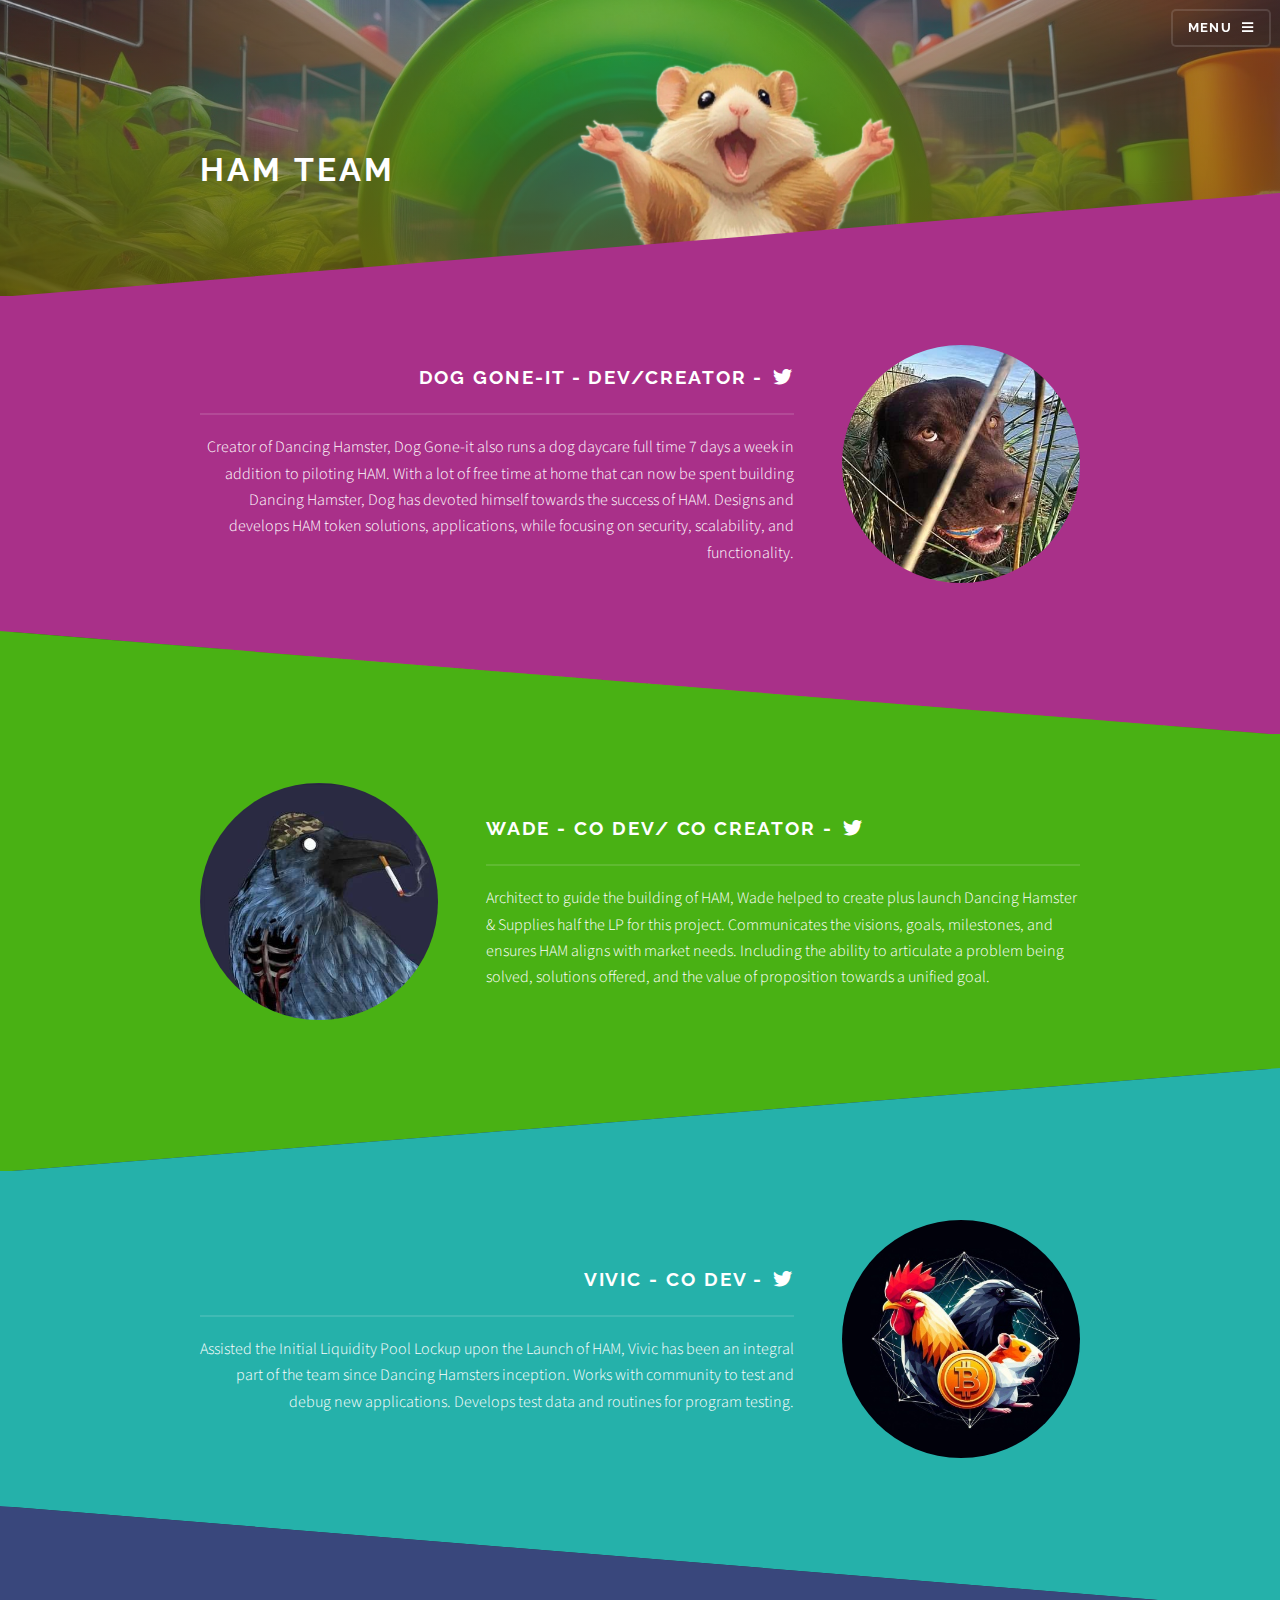
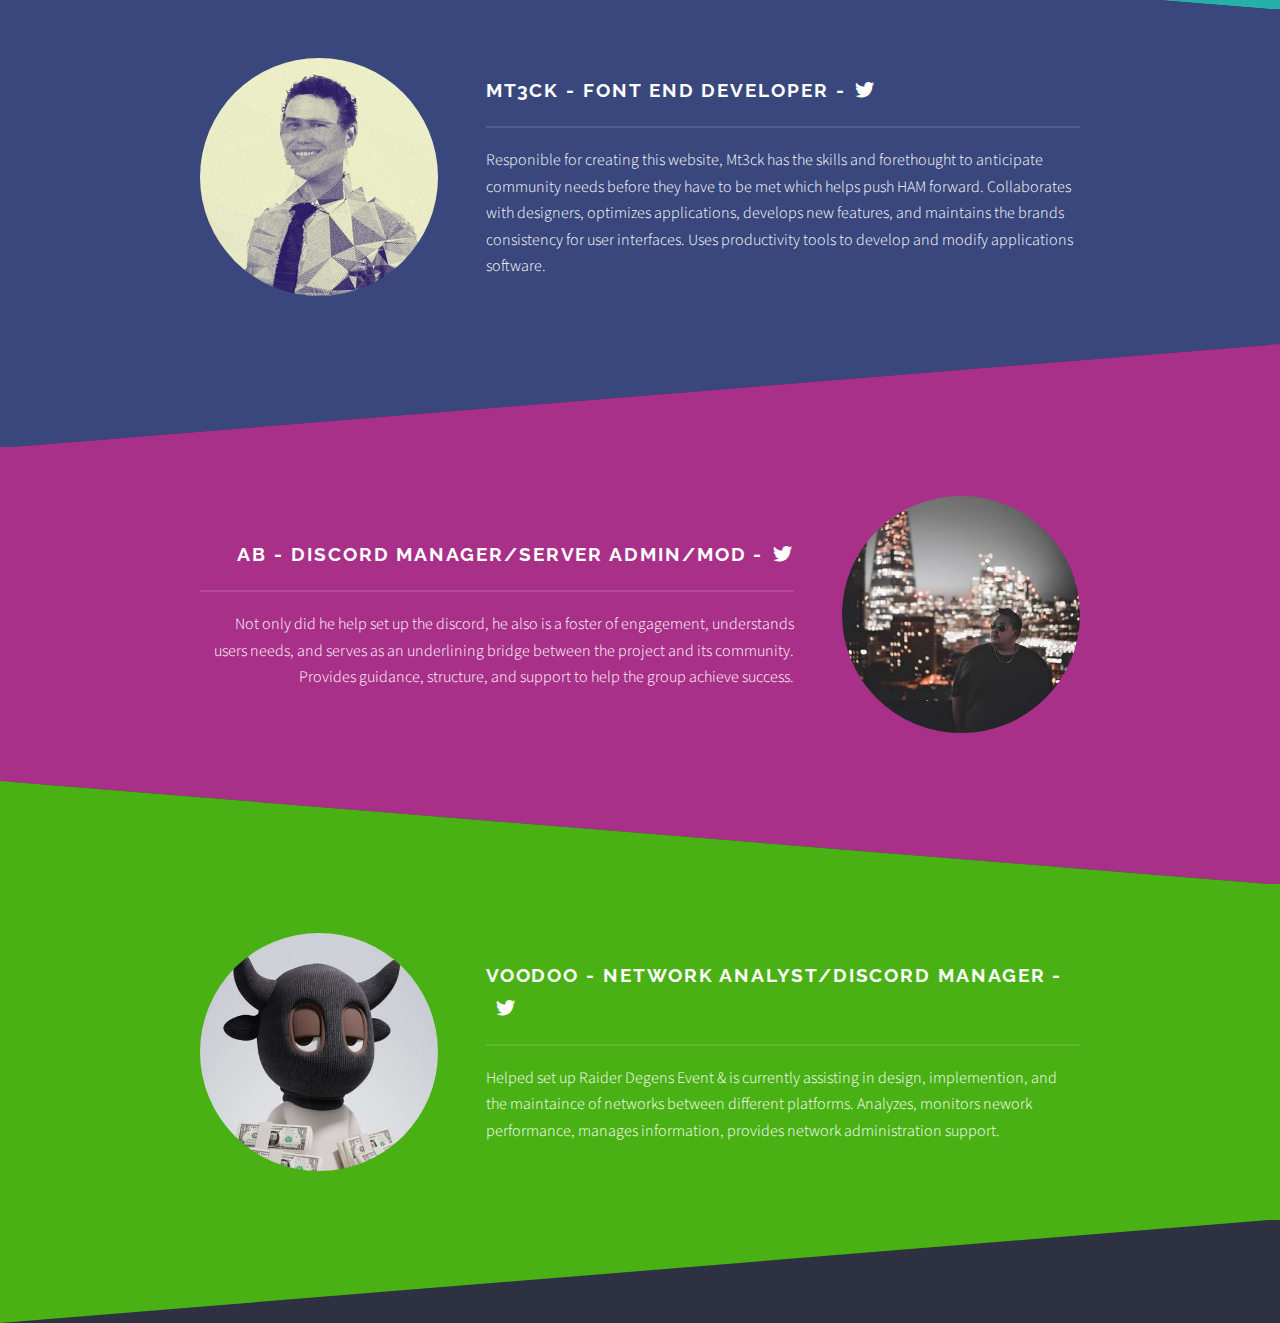
==== team.html @ e6e8db85 "team page update" ====
<!DOCTYPE HTML>
<!--
	Solid State by HTML5 UP
	html5up.net | @ajlkn
	Free for personal and commercial use under the CCA 3.0 license (html5up.net/license)
-->
<html>
	<head>
		<title>$HAM - THE DANCING HAMSTER</title>
		<meta charset="utf-8" />
		<meta name="viewport" content="width=device-width, initial-scale=1, user-scalable=no" />
		<link rel="stylesheet" href="assets/css/main.css" />
		<link rel="apple-touch-icon" sizes="180x180" href="/apple-touch-icon.png">
		<link rel="icon" type="image/png" sizes="32x32" href="images/favicon-32x32.png">
		<link rel="icon" type="image/png" sizes="16x16" href="images/favicon-16x16.png">
		<link rel="manifest" href="images/site.webmanifest">
		<noscript><link rel="stylesheet" href="assets/css/noscript.css" /></noscript>
	</head>
	<body class="is-preload">

		<!-- Page Wrapper -->
			<div id="page-wrapper">

				<!-- Header -->
				<header id="header" class="alt">

					<h1><img id="hammini" src="images/hamlogonew.png"><a href="index.html">$HAM</a></h1>
					<nav>
						<a href="#menu">Menu</a>
					</nav>
				</header>

				<!-- Menu -->
				<nav id="menu">
					<div class="inner">
						<h2>Menu</h2>
						<ul class="links">
							<li><a href="index.html">Home</a></li>
							<li><a href="team.html">Team</a></li>
							<li><a href="whitepaper.html">Whitepaper</a></li>
							<li><a target="_blank" href="https://wolfswap.app/?chainId=25&sellToken=0xEeeeeEeeeEeEeeEeEeEeeEEEeeeeEeeeeeeeEEeE&buyToken=0x961e0D25bEE754fba4Bf6CBA7f98fAF6355C1B45">Trade Wolfswap</a></li>
							<li><a target="_blank" href="https://vvs.finance/swap?outputCurrency=0x961e0D25bEE754fba4Bf6CBA7f98fAF6355C1B45">Trade VVS</a></li>
							<li><a target="_blank" href="https://kyberswap.com/swap/cronos/cro-to-ham">Trade Kyberswap</a></li>
							<li><a target="_blank" href="https://dexscreener.com/cronos/0xC3325254a4eFd25b25A3c2B3938FFDf5E20BCA29">Dexscreener</a></li>
							<li><a target="_blank" href="https://www.geckoterminal.com/cro/pools/0xc3325254a4efd25b25a3c2b3938ffdf5e20bca29">CoinGecko</a></li>
							<li><a target="_blank" href="https://x.com/dancinghamster_" >Twitter</a></li>
							<li><a target="_blank" href="https://discord.gg/9pwFaNFxpt">Discord</a></li>
							<li><a target="_blank" href="" >Telegram (Coming Soon)</a></li>
							<li><a target="_blank" href="" >HAM Store (Coming Soon)</a></li>
						</ul>
						<a href="#" class="close">Close</a>
					</div>
				</nav>

				<!-- Wrapper -->
					<section id="wrapper">
						<header>
							<div class="inner">
								<h2 class="noborder"  style="position: relative;z-index: 2;">HAM Team</h2>
								<img id="hamwhitepaper" src="images/hamnew.png" alt="" />
							</div>
						</header>

						<!-- Content -->
						<section id="wrapper">

							<!-- One -->
								<section id="one" class="wrapper spotlight style1">
									<div class="inner">
										<a href="#" class="image image-rounded"><img  src="images/dog.jpg" alt="" /></a>
										<div class="content">
											<h2 class="major">Dog Gone-it - Dev/Creator -<a target="_blank" href="https://x.com/JohnathDough?t=5qkHbf7yUaRkkE2YZlYU7A&s=09" style="margin-left:10px;" class="icon brands fa-twitter"></a></h2>
											<p>
												Creator of Dancing Hamster, Dog Gone-it also runs a dog daycare full time 7 days a week 
												in addition to piloting HAM. With a lot of free time at home that can now be spent 
												building Dancing Hamster, Dog has devoted himself towards the success of HAM. 
												Designs and develops HAM token solutions, applications, while focusing on security, 
												scalability, and functionality.
											</p>
										</div>
									</div>
								</section>
	
							<!-- Two -->
								<section id="two" class="wrapper alt spotlight style2">
									<div class="inner">
										<a href="#" class="image  image-rounded"><img id="ham3" src="images/wade.jpg" alt="" /></a>
										<div class="content">
											<h2 class="major">Wade - Co Dev/ Co Creator -<a target="_blank" href="https://x.com/Mad_ItsWade?t=5qkHbf7yUaRkkE2YZlYU7A&s=09" style="margin-left:10px;" class="icon brands fa-twitter"></a></h2>
											<p>
												Architect to guide the building of HAM, Wade helped to create plus launch Dancing Hamster & Supplies half the LP for this project.
Communicates the visions, goals, milestones, and ensures HAM aligns with market needs. Including the ability to articulate a problem being solved, solutions offered, and the value of proposition towards a unified goal.
											</p>
										</div>
									</div>
								</section>
	
							<!-- Three -->
								<section id="three" class="wrapper spotlight style3">
									<div class="inner">
										<a href="#" class="image  image-rounded"><img id="ham3" src="images/vivic.jpg" alt="" /></a>
										<div class="content">
											<h2 class="major">Vivic - Co Dev -<a target="_blank" href="https://x.com/v1v1c?t=5qkHbf7yUaRkkE2YZlYU7A&s=09" style="margin-left:10px;" class="icon brands fa-twitter"></a></h2>
											<p>
												Assisted the Initial Liquidity Pool Lockup upon the Launch of HAM, Vivic has been an integral part of the team since Dancing Hamsters inception.
Works with community to test and debug new applications. Develops test data and routines for program testing.
											</p>
										</div>
									</div>
								</section>
	
								<section id="four" class="wrapper alt spotlight style4">
									<div class="inner">
										<a href="#" class="image  image-rounded"><img id="ham3" src="images/mt3ck.jpg" alt="" /></a>
										<div class="content">
											<h2 class="major">Mt3ck - Font End Developer -<a target="_blank" href="https://x.com/mt3ck?t=5qkHbf7yUaRkkE2YZlYU7A&s=09" style="margin-left:10px;" class="icon brands fa-twitter"></a></h2>
											<p>
												Responible for creating this website, Mt3ck has the skills and forethought to anticipate community needs before they have to be met which helps push HAM forward.
												Collaborates with designers, optimizes applications, develops new features, and maintains the brands consistency for user interfaces. Uses productivity tools to develop and modify applications software.
											</p>
										</div>
									</div>
								</section>
							<!-- One -->
							<section id="one" class="wrapper spotlight style1">
								<div class="inner">
									<a href="#" class="image image-rounded"><img  src="images/ab.jpg" alt="" /></a>
									<div class="content">
										<h2 class="major">AB - Discord Manager/Server Admin/MOD -<a target="_blank" href="https://x.com/abantisocial?t=5qkHbf7yUaRkkE2YZlYU7A&s=09" style="margin-left:10px;" class="icon brands fa-twitter"></a></h2>
										<p>
											Not only did he help set up the discord,
he also is a foster of engagement, understands users needs, and serves as an underlining bridge between the project and its community. Provides guidance, structure, and support to help the group achieve success.
										</p>
									</div>
								</div>
							</section>

						<!-- Two -->
							<section id="two" class="wrapper alt spotlight style2">
								<div class="inner">
									<a href="#" class="image  image-rounded"><img id="ham3" src="images/voodoo.jpg" alt="" /></a>
									<div class="content">
										<h2 class="major">VooDoo - Network Analyst/Discord Manager -<a target="_blank" href="https://x.com/JustJerrysb?t=5qkHbf7yUaRkkE2YZlYU7A&s=09" style="margin-left:10px;" class="icon brands fa-twitter"></a></h2>
										<p>
											Helped set up Raider Degens Event & is currently
assisting in design, implemention, and the maintaince of networks between different platforms. Analyzes, monitors nework performance, manages information, provides network administration support.
										</p>
									</div>
								</div>
							</section>
	
						</section>
	

					</section>


			</div>

		<!-- Scripts -->
			<script src="assets/js/jquery.min.js"></script>
			<script src="assets/js/jquery.scrollex.min.js"></script>
			<script src="assets/js/browser.min.js"></script>
			<script src="assets/js/breakpoints.min.js"></script>
			<script src="assets/js/util.js"></script>
			<script src="assets/js/main.js"></script>

	</body>
</html>
---- assets/css/main.css ----
@import url(fontawesome-all.min.css);
@import url("https://fonts.googleapis.com/css?family=Raleway:200,700|Source+Sans+Pro:300,600,300italic,600italic");

/*
	Solid State by HTML5 UP
	html5up.net | @ajlkn
	Free for personal and commercial use under the CCA 3.0 license (html5up.net/license)
*/

html, body, div, span, applet, object,
iframe, h1, h2, h3, h4, h5, h6, p, blockquote,
pre, a, abbr, acronym, address, big, cite,
code, del, dfn, em, img, ins, kbd, q, s, samp,
small, strike, strong, sub, sup, tt, var, b,
u, i, center, dl, dt, dd, ol, ul, li, fieldset,
form, label, legend, table, caption, tbody,
tfoot, thead, tr, th, td, article, aside,
canvas, details, embed, figure, figcaption,
footer, header, hgroup, menu, nav, output, ruby,
section, summary, time, mark, audio, video {
	margin: 0;
	padding: 0;
	border: 0;
	font-size: 100%;
	font: inherit;
	vertical-align: baseline;}

article, aside, details, figcaption, figure,
footer, header, hgroup, menu, nav, section {
	display: block;}

body {
	line-height: 1;
}

ol, ul {
	list-style: none;
}

blockquote, q {
	quotes: none;
}

	blockquote:before, blockquote:after, q:before, q:after {
		content: '';
		content: none;
	}

table {
	border-collapse: collapse;
	border-spacing: 0;
}

body {
	-webkit-text-size-adjust: none;
}

mark {
	background-color: transparent;
	color: inherit;
}

input::-moz-focus-inner {
	border: 0;
	padding: 0;
}

input, select, textarea {
	-moz-appearance: none;
	-webkit-appearance: none;
	-ms-appearance: none;
	appearance: none;
}

/* Basic */

	@-ms-viewport {
		width: device-width;
	}

	body {
		-ms-overflow-style: scrollbar;
	}

	@media screen and (max-width: 480px) {

		html, body {
			min-width: 320px;
		}

	}

	html {
		box-sizing: border-box;
	}

	*, *:before, *:after {
		box-sizing: inherit;
	}

	body {
		background-color: #2e3141;
		background-image: linear-gradient(to top, rgb(110 81 11 / 70%), rgba(46, 49, 65, 0.3)), url(../../images/bg.png);
		background-size: auto,
 cover;
		background-attachment: fixed,
 fixed;
		background-position: center,
 center;
	}

		body.is-preload *, body.is-preload *:before, body.is-preload *:after {
			-moz-animation: none !important;
			-webkit-animation: none !important;
			-ms-animation: none !important;
			animation: none !important;
			-moz-transition: none !important;
			-webkit-transition: none !important;
			-ms-transition: none !important;
			transition: none !important;
		}

/* Type */

	body, input, select, textarea {
		color: #ffffff;
		font-family: "Source Sans Pro", Helvetica, sans-serif;
		font-size: 16.5pt;
		font-weight: 300;
		line-height: 1.65;
	}

		@media screen and (max-width: 1680px) {

			body, input, select, textarea {
				font-size: 13pt;
			}

		}

		@media screen and (max-width: 1280px) {

			body, input, select, textarea {
				font-size: 12pt;
			}

		}

		@media screen and (max-width: 980px) {

			body, input, select, textarea {
				font-size: 12pt;
			}

		}

		@media screen and (max-width: 736px) {

			body, input, select, textarea {
				font-size: 12pt;
			}

		}

		@media screen and (max-width: 480px) {

			body, input, select, textarea {
				font-size: 12pt;
			}

		}

	a {
		-moz-transition: color 0.2s ease-in-out, border-bottom-color 0.2s ease-in-out;
		-webkit-transition: color 0.2s ease-in-out, border-bottom-color 0.2s ease-in-out;
		-ms-transition: color 0.2s ease-in-out, border-bottom-color 0.2s ease-in-out;
		transition: color 0.2s ease-in-out, border-bottom-color 0.2s ease-in-out;
		border-bottom: dotted 1px rgba(255, 255, 255, 0.35);
		color: #ffffff;
		text-decoration: none;
	}

		a:hover {
			border-bottom-color: transparent;
			color: #ffffff !important;
		}

		a.special:not(.button) {
			text-decoration: none;
			border-bottom: 0;
			display: block;
			font-family: Raleway, Helvetica, sans-serif;
			font-size: 0.8em;
			font-weight: 700;
			letter-spacing: 0.1em;
			margin: 0 0 2em 0;
			text-transform: uppercase;
		}

			a.special:not(.button):before {
				-moz-osx-font-smoothing: grayscale;
				-webkit-font-smoothing: antialiased;
				display: inline-block;
				font-style: normal;
				font-variant: normal;
				text-rendering: auto;
				line-height: 1;
				text-transform: none !important;
				font-family: 'Font Awesome 5 Free';
				font-weight: 900;
			}

			a.special:not(.button):before {
				-moz-transition: background-color 0.2s ease-in-out;
				-webkit-transition: background-color 0.2s ease-in-out;
				-ms-transition: background-color 0.2s ease-in-out;
				transition: background-color 0.2s ease-in-out;
				border-radius: 100%;
				border: solid 2px rgba(255, 255, 255, 0.125);
				content: '\f105';
				display: inline-block;
				font-size: 1.25em;
				height: 2em;
				line-height: 1.75em;
				margin-right: 0.85em;
				text-align: center;
				text-indent: 0.15em;
				vertical-align: middle;
				width: 2em;
			}

			a.special:not(.button):hover:before {
				background-color: rgba(255, 255, 255, 0.025);
			}

			a.special:not(.button):active:before {
				background-color: rgba(255, 255, 255, 0.075);
			}

	strong, b {
		color: #ffffff;
		font-weight: 600;
	}

	em, i {
		font-style: italic;
	}

	p {
		margin: 0 0 2em 0;
	}

	h1, h2, h3, h4, h5, h6 {
		color: #ffffff;
		font-family: Raleway, Helvetica, sans-serif;
		font-weight: 700;
		letter-spacing: 0.1em;
		margin: 0 0 1em 0;
		text-transform: uppercase;
	}

		h1 a, h2 a, h3 a, h4 a, h5 a, h6 a {
			color: inherit;
			text-decoration: none;
			border-bottom: 0;
		}

		h1 span, h2 span, h3 span, h4 span, h5 span, h6 span {
			font-weight: 200;
		}

		h1.major, h2.major, h3.major, h4.major, h5.major, h6.major {
			padding-bottom: 1em;
			border-bottom: solid 2px rgba(255, 255, 255, 0.125);
		}

	h2 {
		font-size: 1.2em;
	}

	h3 {
		font-size: 0.9em;
	}

	h4 {
		font-size: 0.7em;
	}

	h5 {
		font-size: 0.7em;
	}

	h6 {
		font-size: 0.7em;
	}

	@media screen and (max-width: 736px) {

		h2 {
			font-size: 1em;
		}

		h3 {
			font-size: 0.8em;
		}

	}

	sub {
		font-size: 0.8em;
		position: relative;
		top: 0.5em;
	}

	sup {
		font-size: 0.8em;
		position: relative;
		top: -0.5em;
	}

	blockquote {
		border-left: solid 4px rgba(255, 255, 255, 0.125);
		font-style: italic;
		margin: 0 0 2em 0;
		padding: 0.5em 0 0.5em 2em;
	}

	code {
		background: rgba(255, 255, 255, 0.025);
		border-radius: 5px;
		border: solid 2px rgba(255, 255, 255, 0.125);
		font-family: "Courier New", monospace;
		font-size: 0.9em;
		margin: 0 0.25em;
		padding: 0.25em 0.65em;
	}

	pre {
		-webkit-overflow-scrolling: touch;
		font-family: "Courier New", monospace;
		font-size: 0.9em;
		margin: 0 0 2em 0;
	}

		pre code {
			display: block;
			line-height: 1.75em;
			padding: 1em 1.5em;
			overflow-x: auto;
		}

	hr {
		border: 0;
		border-bottom: solid 2px rgba(255, 255, 255, 0.125);
		margin: 2.5em 0;
	}

		hr.major {
			margin: 4em 0;
		}

	.align-left {
		text-align: left;
	}

	.align-center {
		text-align: center;
	}

	.align-right {
		text-align: right;
	}

/* Row */

	.row {
		display: flex;
		flex-wrap: wrap;
		box-sizing: border-box;
		align-items: stretch;
	}

		.row > * {
			box-sizing: border-box;
		}

		.row.gtr-uniform > * > :last-child {
			margin-bottom: 0;
		}

		.row.aln-left {
			justify-content: flex-start;
		}

		.row.aln-center {
			justify-content: center;
		}

		.row.aln-right {
			justify-content: flex-end;
		}

		.row.aln-top {
			align-items: flex-start;
		}

		.row.aln-middle {
			align-items: center;
		}

		.row.aln-bottom {
			align-items: flex-end;
		}

		.row > .imp {
			order: -1;
		}

		.row > .col-1 {
			width: 8.33333%;
		}

		.row > .off-1 {
			margin-left: 8.33333%;
		}

		.row > .col-2 {
			width: 16.66667%;
		}

		.row > .off-2 {
			margin-left: 16.66667%;
		}

		.row > .col-3 {
			width: 25%;
		}

		.row > .off-3 {
			margin-left: 25%;
		}

		.row > .col-4 {
			width: 33.33333%;
		}

		.row > .off-4 {
			margin-left: 33.33333%;
		}

		.row > .col-5 {
			width: 41.66667%;
		}

		.row > .off-5 {
			margin-left: 41.66667%;
		}

		.row > .col-6 {
			width: 50%;
		}

		.row > .off-6 {
			margin-left: 50%;
		}

		.row > .col-7 {
			width: 58.33333%;
		}

		.row > .off-7 {
			margin-left: 58.33333%;
		}

		.row > .col-8 {
			width: 66.66667%;
		}

		.row > .off-8 {
			margin-left: 66.66667%;
		}

		.row > .col-9 {
			width: 75%;
		}

		.row > .off-9 {
			margin-left: 75%;
		}

		.row > .col-10 {
			width: 83.33333%;
		}

		.row > .off-10 {
			margin-left: 83.33333%;
		}

		.row > .col-11 {
			width: 91.66667%;
		}

		.row > .off-11 {
			margin-left: 91.66667%;
		}

		.row > .col-12 {
			width: 100%;
		}

		.row > .off-12 {
			margin-left: 100%;
		}

		.row.gtr-0 {
			margin-top: 0;
			margin-left: 0em;
		}

			.row.gtr-0 > * {
				padding: 0 0 0 0em;
			}

			.row.gtr-0.gtr-uniform {
				margin-top: 0em;
			}

				.row.gtr-0.gtr-uniform > * {
					padding-top: 0em;
				}

		.row.gtr-25 {
			margin-top: 0;
			margin-left: -0.4375em;
		}

			.row.gtr-25 > * {
				padding: 0 0 0 0.4375em;
			}

			.row.gtr-25.gtr-uniform {
				margin-top: -0.4375em;
			}

				.row.gtr-25.gtr-uniform > * {
					padding-top: 0.4375em;
				}

		.row.gtr-50 {
			margin-top: 0;
			margin-left: -0.875em;
		}

			.row.gtr-50 > * {
				padding: 0 0 0 0.875em;
			}

			.row.gtr-50.gtr-uniform {
				margin-top: -0.875em;
			}

				.row.gtr-50.gtr-uniform > * {
					padding-top: 0.875em;
				}

		.row {
			margin-top: 0;
			margin-left: -1.75em;
		}

			.row > * {
				padding: 0 0 0 1.75em;
			}

			.row.gtr-uniform {
				margin-top: -1.75em;
			}

				.row.gtr-uniform > * {
					padding-top: 1.75em;
				}

		.row.gtr-150 {
			margin-top: 0;
			margin-left: -2.625em;
		}

			.row.gtr-150 > * {
				padding: 0 0 0 2.625em;
			}

			.row.gtr-150.gtr-uniform {
				margin-top: -2.625em;
			}

				.row.gtr-150.gtr-uniform > * {
					padding-top: 2.625em;
				}

		.row.gtr-200 {
			margin-top: 0;
			margin-left: -3.5em;
		}

			.row.gtr-200 > * {
				padding: 0 0 0 3.5em;
			}

			.row.gtr-200.gtr-uniform {
				margin-top: -3.5em;
			}

				.row.gtr-200.gtr-uniform > * {
					padding-top: 3.5em;
				}

		@media screen and (max-width: 1680px) {

			.row {
				display: flex;
				flex-wrap: wrap;
				box-sizing: border-box;
				align-items: stretch;
			}

				.row > * {
					box-sizing: border-box;
				}

				.row.gtr-uniform > * > :last-child {
					margin-bottom: 0;
				}

				.row.aln-left {
					justify-content: flex-start;
				}

				.row.aln-center {
					justify-content: center;
				}

				.row.aln-right {
					justify-content: flex-end;
				}

				.row.aln-top {
					align-items: flex-start;
				}

				.row.aln-middle {
					align-items: center;
				}

				.row.aln-bottom {
					align-items: flex-end;
				}

				.row > .imp-xlarge {
					order: -1;
				}

				.row > .col-1-xlarge {
					width: 8.33333%;
				}

				.row > .off-1-xlarge {
					margin-left: 8.33333%;
				}

				.row > .col-2-xlarge {
					width: 16.66667%;
				}

				.row > .off-2-xlarge {
					margin-left: 16.66667%;
				}

				.row > .col-3-xlarge {
					width: 25%;
				}

				.row > .off-3-xlarge {
					margin-left: 25%;
				}

				.row > .col-4-xlarge {
					width: 33.33333%;
				}

				.row > .off-4-xlarge {
					margin-left: 33.33333%;
				}

				.row > .col-5-xlarge {
					width: 41.66667%;
				}

				.row > .off-5-xlarge {
					margin-left: 41.66667%;
				}

				.row > .col-6-xlarge {
					width: 50%;
				}

				.row > .off-6-xlarge {
					margin-left: 50%;
				}

				.row > .col-7-xlarge {
					width: 58.33333%;
				}

				.row > .off-7-xlarge {
					margin-left: 58.33333%;
				}

				.row > .col-8-xlarge {
					width: 66.66667%;
				}

				.row > .off-8-xlarge {
					margin-left: 66.66667%;
				}

				.row > .col-9-xlarge {
					width: 75%;
				}

				.row > .off-9-xlarge {
					margin-left: 75%;
				}

				.row > .col-10-xlarge {
					width: 83.33333%;
				}

				.row > .off-10-xlarge {
					margin-left: 83.33333%;
				}

				.row > .col-11-xlarge {
					width: 91.66667%;
				}

				.row > .off-11-xlarge {
					margin-left: 91.66667%;
				}

				.row > .col-12-xlarge {
					width: 100%;
				}

				.row > .off-12-xlarge {
					margin-left: 100%;
				}

				.row.gtr-0 {
					margin-top: 0;
					margin-left: 0em;
				}

					.row.gtr-0 > * {
						padding: 0 0 0 0em;
					}

					.row.gtr-0.gtr-uniform {
						margin-top: 0em;
					}

						.row.gtr-0.gtr-uniform > * {
							padding-top: 0em;
						}

				.row.gtr-25 {
					margin-top: 0;
					margin-left: -0.4375em;
				}

					.row.gtr-25 > * {
						padding: 0 0 0 0.4375em;
					}

					.row.gtr-25.gtr-uniform {
						margin-top: -0.4375em;
					}

						.row.gtr-25.gtr-uniform > * {
							padding-top: 0.4375em;
						}

				.row.gtr-50 {
					margin-top: 0;
					margin-left: -0.875em;
				}

					.row.gtr-50 > * {
						padding: 0 0 0 0.875em;
					}

					.row.gtr-50.gtr-uniform {
						margin-top: -0.875em;
					}

						.row.gtr-50.gtr-uniform > * {
							padding-top: 0.875em;
						}

				.row {
					margin-top: 0;
					margin-left: -1.75em;
				}

					.row > * {
						padding: 0 0 0 1.75em;
					}

					.row.gtr-uniform {
						margin-top: -1.75em;
					}

						.row.gtr-uniform > * {
							padding-top: 1.75em;
						}

				.row.gtr-150 {
					margin-top: 0;
					margin-left: -2.625em;
				}

					.row.gtr-150 > * {
						padding: 0 0 0 2.625em;
					}

					.row.gtr-150.gtr-uniform {
						margin-top: -2.625em;
					}

						.row.gtr-150.gtr-uniform > * {
							padding-top: 2.625em;
						}

				.row.gtr-200 {
					margin-top: 0;
					margin-left: -3.5em;
				}

					.row.gtr-200 > * {
						padding: 0 0 0 3.5em;
					}

					.row.gtr-200.gtr-uniform {
						margin-top: -3.5em;
					}

						.row.gtr-200.gtr-uniform > * {
							padding-top: 3.5em;
						}

		}

		@media screen and (max-width: 1280px) {

			.row {
				display: flex;
				flex-wrap: wrap;
				box-sizing: border-box;
				align-items: stretch;
			}

				.row > * {
					box-sizing: border-box;
				}

				.row.gtr-uniform > * > :last-child {
					margin-bottom: 0;
				}

				.row.aln-left {
					justify-content: flex-start;
				}

				.row.aln-center {
					justify-content: center;
				}

				.row.aln-right {
					justify-content: flex-end;
				}

				.row.aln-top {
					align-items: flex-start;
				}

				.row.aln-middle {
					align-items: center;
				}

				.row.aln-bottom {
					align-items: flex-end;
				}

				.row > .imp-large {
					order: -1;
				}

				.row > .col-1-large {
					width: 8.33333%;
				}

				.row > .off-1-large {
					margin-left: 8.33333%;
				}

				.row > .col-2-large {
					width: 16.66667%;
				}

				.row > .off-2-large {
					margin-left: 16.66667%;
				}

				.row > .col-3-large {
					width: 25%;
				}

				.row > .off-3-large {
					margin-left: 25%;
				}

				.row > .col-4-large {
					width: 33.33333%;
				}

				.row > .off-4-large {
					margin-left: 33.33333%;
				}

				.row > .col-5-large {
					width: 41.66667%;
				}

				.row > .off-5-large {
					margin-left: 41.66667%;
				}

				.row > .col-6-large {
					width: 50%;
				}

				.row > .off-6-large {
					margin-left: 50%;
				}

				.row > .col-7-large {
					width: 58.33333%;
				}

				.row > .off-7-large {
					margin-left: 58.33333%;
				}

				.row > .col-8-large {
					width: 66.66667%;
				}

				.row > .off-8-large {
					margin-left: 66.66667%;
				}

				.row > .col-9-large {
					width: 75%;
				}

				.row > .off-9-large {
					margin-left: 75%;
				}

				.row > .col-10-large {
					width: 83.33333%;
				}

				.row > .off-10-large {
					margin-left: 83.33333%;
				}

				.row > .col-11-large {
					width: 91.66667%;
				}

				.row > .off-11-large {
					margin-left: 91.66667%;
				}

				.row > .col-12-large {
					width: 100%;
				}

				.row > .off-12-large {
					margin-left: 100%;
				}

				.row.gtr-0 {
					margin-top: 0;
					margin-left: 0em;
				}

					.row.gtr-0 > * {
						padding: 0 0 0 0em;
					}

					.row.gtr-0.gtr-uniform {
						margin-top: 0em;
					}

						.row.gtr-0.gtr-uniform > * {
							padding-top: 0em;
						}

				.row.gtr-25 {
					margin-top: 0;
					margin-left: -0.4375em;
				}

					.row.gtr-25 > * {
						padding: 0 0 0 0.4375em;
					}

					.row.gtr-25.gtr-uniform {
						margin-top: -0.4375em;
					}

						.row.gtr-25.gtr-uniform > * {
							padding-top: 0.4375em;
						}

				.row.gtr-50 {
					margin-top: 0;
					margin-left: -0.875em;
				}

					.row.gtr-50 > * {
						padding: 0 0 0 0.875em;
					}

					.row.gtr-50.gtr-uniform {
						margin-top: -0.875em;
					}

						.row.gtr-50.gtr-uniform > * {
							padding-top: 0.875em;
						}

				.row {
					margin-top: 0;
					margin-left: -1.75em;
				}

					.row > * {
						padding: 0 0 0 1.75em;
					}

					.row.gtr-uniform {
						margin-top: -1.75em;
					}

						.row.gtr-uniform > * {
							padding-top: 1.75em;
						}

				.row.gtr-150 {
					margin-top: 0;
					margin-left: -2.625em;
				}

					.row.gtr-150 > * {
						padding: 0 0 0 2.625em;
					}

					.row.gtr-150.gtr-uniform {
						margin-top: -2.625em;
					}

						.row.gtr-150.gtr-uniform > * {
							padding-top: 2.625em;
						}

				.row.gtr-200 {
					margin-top: 0;
					margin-left: -3.5em;
				}

					.row.gtr-200 > * {
						padding: 0 0 0 3.5em;
					}

					.row.gtr-200.gtr-uniform {
						margin-top: -3.5em;
					}

						.row.gtr-200.gtr-uniform > * {
							padding-top: 3.5em;
						}

		}

		@media screen and (max-width: 980px) {

			.row {
				display: flex;
				flex-wrap: wrap;
				box-sizing: border-box;
				align-items: stretch;
			}

				.row > * {
					box-sizing: border-box;
				}

				.row.gtr-uniform > * > :last-child {
					margin-bottom: 0;
				}

				.row.aln-left {
					justify-content: flex-start;
				}

				.row.aln-center {
					justify-content: center;
				}

				.row.aln-right {
					justify-content: flex-end;
				}

				.row.aln-top {
					align-items: flex-start;
				}

				.row.aln-middle {
					align-items: center;
				}

				.row.aln-bottom {
					align-items: flex-end;
				}

				.row > .imp-medium {
					order: -1;
				}

				.row > .col-1-medium {
					width: 8.33333%;
				}

				.row > .off-1-medium {
					margin-left: 8.33333%;
				}

				.row > .col-2-medium {
					width: 16.66667%;
				}

				.row > .off-2-medium {
					margin-left: 16.66667%;
				}

				.row > .col-3-medium {
					width: 25%;
				}

				.row > .off-3-medium {
					margin-left: 25%;
				}

				.row > .col-4-medium {
					width: 33.33333%;
				}

				.row > .off-4-medium {
					margin-left: 33.33333%;
				}

				.row > .col-5-medium {
					width: 41.66667%;
				}

				.row > .off-5-medium {
					margin-left: 41.66667%;
				}

				.row > .col-6-medium {
					width: 50%;
				}

				.row > .off-6-medium {
					margin-left: 50%;
				}

				.row > .col-7-medium {
					width: 58.33333%;
				}

				.row > .off-7-medium {
					margin-left: 58.33333%;
				}

				.row > .col-8-medium {
					width: 66.66667%;
				}

				.row > .off-8-medium {
					margin-left: 66.66667%;
				}

				.row > .col-9-medium {
					width: 75%;
				}

				.row > .off-9-medium {
					margin-left: 75%;
				}

				.row > .col-10-medium {
					width: 83.33333%;
				}

				.row > .off-10-medium {
					margin-left: 83.33333%;
				}

				.row > .col-11-medium {
					width: 91.66667%;
				}

				.row > .off-11-medium {
					margin-left: 91.66667%;
				}

				.row > .col-12-medium {
					width: 100%;
				}

				.row > .off-12-medium {
					margin-left: 100%;
				}

				.row.gtr-0 {
					margin-top: 0;
					margin-left: 0em;
				}

					.row.gtr-0 > * {
						padding: 0 0 0 0em;
					}

					.row.gtr-0.gtr-uniform {
						margin-top: 0em;
					}

						.row.gtr-0.gtr-uniform > * {
							padding-top: 0em;
						}

				.row.gtr-25 {
					margin-top: 0;
					margin-left: -0.4375em;
				}

					.row.gtr-25 > * {
						padding: 0 0 0 0.4375em;
					}

					.row.gtr-25.gtr-uniform {
						margin-top: -0.4375em;
					}

						.row.gtr-25.gtr-uniform > * {
							padding-top: 0.4375em;
						}

				.row.gtr-50 {
					margin-top: 0;
					margin-left: -0.875em;
				}

					.row.gtr-50 > * {
						padding: 0 0 0 0.875em;
					}

					.row.gtr-50.gtr-uniform {
						margin-top: -0.875em;
					}

						.row.gtr-50.gtr-uniform > * {
							padding-top: 0.875em;
						}

				.row {
					margin-top: 0;
					margin-left: -1.75em;
				}

					.row > * {
						padding: 0 0 0 1.75em;
					}

					.row.gtr-uniform {
						margin-top: -1.75em;
					}

						.row.gtr-uniform > * {
							padding-top: 1.75em;
						}

				.row.gtr-150 {
					margin-top: 0;
					margin-left: -2.625em;
				}

					.row.gtr-150 > * {
						padding: 0 0 0 2.625em;
					}

					.row.gtr-150.gtr-uniform {
						margin-top: -2.625em;
					}

						.row.gtr-150.gtr-uniform > * {
							padding-top: 2.625em;
						}

				.row.gtr-200 {
					margin-top: 0;
					margin-left: -3.5em;
				}

					.row.gtr-200 > * {
						padding: 0 0 0 3.5em;
					}

					.row.gtr-200.gtr-uniform {
						margin-top: -3.5em;
					}

						.row.gtr-200.gtr-uniform > * {
							padding-top: 3.5em;
						}

		}

		@media screen and (max-width: 736px) {

			.row {
				display: flex;
				flex-wrap: wrap;
				box-sizing: border-box;
				align-items: stretch;
			}

				.row > * {
					box-sizing: border-box;
				}

				.row.gtr-uniform > * > :last-child {
					margin-bottom: 0;
				}

				.row.aln-left {
					justify-content: flex-start;
				}

				.row.aln-center {
					justify-content: center;
				}

				.row.aln-right {
					justify-content: flex-end;
				}

				.row.aln-top {
					align-items: flex-start;
				}

				.row.aln-middle {
					align-items: center;
				}

				.row.aln-bottom {
					align-items: flex-end;
				}

				.row > .imp-small {
					order: -1;
				}

				.row > .col-1-small {
					width: 8.33333%;
				}

				.row > .off-1-small {
					margin-left: 8.33333%;
				}

				.row > .col-2-small {
					width: 16.66667%;
				}

				.row > .off-2-small {
					margin-left: 16.66667%;
				}

				.row > .col-3-small {
					width: 25%;
				}

				.row > .off-3-small {
					margin-left: 25%;
				}

				.row > .col-4-small {
					width: 33.33333%;
				}

				.row > .off-4-small {
					margin-left: 33.33333%;
				}

				.row > .col-5-small {
					width: 41.66667%;
				}

				.row > .off-5-small {
					margin-left: 41.66667%;
				}

				.row > .col-6-small {
					width: 50%;
				}

				.row > .off-6-small {
					margin-left: 50%;
				}

				.row > .col-7-small {
					width: 58.33333%;
				}

				.row > .off-7-small {
					margin-left: 58.33333%;
				}

				.row > .col-8-small {
					width: 66.66667%;
				}

				.row > .off-8-small {
					margin-left: 66.66667%;
				}

				.row > .col-9-small {
					width: 75%;
				}

				.row > .off-9-small {
					margin-left: 75%;
				}

				.row > .col-10-small {
					width: 83.33333%;
				}

				.row > .off-10-small {
					margin-left: 83.33333%;
				}

				.row > .col-11-small {
					width: 91.66667%;
				}

				.row > .off-11-small {
					margin-left: 91.66667%;
				}

				.row > .col-12-small {
					width: 100%;
				}

				.row > .off-12-small {
					margin-left: 100%;
				}

				.row.gtr-0 {
					margin-top: 0;
					margin-left: 0em;
				}

					.row.gtr-0 > * {
						padding: 0 0 0 0em;
					}

					.row.gtr-0.gtr-uniform {
						margin-top: 0em;
					}

						.row.gtr-0.gtr-uniform > * {
							padding-top: 0em;
						}

				.row.gtr-25 {
					margin-top: 0;
					margin-left: -0.3125em;
				}

					.row.gtr-25 > * {
						padding: 0 0 0 0.3125em;
					}

					.row.gtr-25.gtr-uniform {
						margin-top: -0.3125em;
					}

						.row.gtr-25.gtr-uniform > * {
							padding-top: 0.3125em;
						}

				.row.gtr-50 {
					margin-top: 0;
					margin-left: -0.625em;
				}

					.row.gtr-50 > * {
						padding: 0 0 0 0.625em;
					}

					.row.gtr-50.gtr-uniform {
						margin-top: -0.625em;
					}

						.row.gtr-50.gtr-uniform > * {
							padding-top: 0.625em;
						}

				.row {
					margin-top: 0;
					margin-left: -1.25em;
				}

					.row > * {
						padding: 0 0 0 1.25em;
					}

					.row.gtr-uniform {
						margin-top: -1.25em;
					}

						.row.gtr-uniform > * {
							padding-top: 1.25em;
						}

				.row.gtr-150 {
					margin-top: 0;
					margin-left: -1.875em;
				}

					.row.gtr-150 > * {
						padding: 0 0 0 1.875em;
					}

					.row.gtr-150.gtr-uniform {
						margin-top: -1.875em;
					}

						.row.gtr-150.gtr-uniform > * {
							padding-top: 1.875em;
						}

				.row.gtr-200 {
					margin-top: 0;
					margin-left: -2.5em;
				}

					.row.gtr-200 > * {
						padding: 0 0 0 2.5em;
					}

					.row.gtr-200.gtr-uniform {
						margin-top: -2.5em;
					}

						.row.gtr-200.gtr-uniform > * {
							padding-top: 2.5em;
						}

		}

		@media screen and (max-width: 480px) {

			.row {
				display: flex;
				flex-wrap: wrap;
				box-sizing: border-box;
				align-items: stretch;
			}

				.row > * {
					box-sizing: border-box;
				}

				.row.gtr-uniform > * > :last-child {
					margin-bottom: 0;
				}

				.row.aln-left {
					justify-content: flex-start;
				}

				.row.aln-center {
					justify-content: center;
				}

				.row.aln-right {
					justify-content: flex-end;
				}

				.row.aln-top {
					align-items: flex-start;
				}

				.row.aln-middle {
					align-items: center;
				}

				.row.aln-bottom {
					align-items: flex-end;
				}

				.row > .imp-xsmall {
					order: -1;
				}

				.row > .col-1-xsmall {
					width: 8.33333%;
				}

				.row > .off-1-xsmall {
					margin-left: 8.33333%;
				}

				.row > .col-2-xsmall {
					width: 16.66667%;
				}

				.row > .off-2-xsmall {
					margin-left: 16.66667%;
				}

				.row > .col-3-xsmall {
					width: 25%;
				}

				.row > .off-3-xsmall {
					margin-left: 25%;
				}

				.row > .col-4-xsmall {
					width: 33.33333%;
				}

				.row > .off-4-xsmall {
					margin-left: 33.33333%;
				}

				.row > .col-5-xsmall {
					width: 41.66667%;
				}

				.row > .off-5-xsmall {
					margin-left: 41.66667%;
				}

				.row > .col-6-xsmall {
					width: 50%;
				}

				.row > .off-6-xsmall {
					margin-left: 50%;
				}

				.row > .col-7-xsmall {
					width: 58.33333%;
				}

				.row > .off-7-xsmall {
					margin-left: 58.33333%;
				}

				.row > .col-8-xsmall {
					width: 66.66667%;
				}

				.row > .off-8-xsmall {
					margin-left: 66.66667%;
				}

				.row > .col-9-xsmall {
					width: 75%;
				}

				.row > .off-9-xsmall {
					margin-left: 75%;
				}

				.row > .col-10-xsmall {
					width: 83.33333%;
				}

				.row > .off-10-xsmall {
					margin-left: 83.33333%;
				}

				.row > .col-11-xsmall {
					width: 91.66667%;
				}

				.row > .off-11-xsmall {
					margin-left: 91.66667%;
				}

				.row > .col-12-xsmall {
					width: 100%;
				}

				.row > .off-12-xsmall {
					margin-left: 100%;
				}

				.row.gtr-0 {
					margin-top: 0;
					margin-left: 0em;
				}

					.row.gtr-0 > * {
						padding: 0 0 0 0em;
					}

					.row.gtr-0.gtr-uniform {
						margin-top: 0em;
					}

						.row.gtr-0.gtr-uniform > * {
							padding-top: 0em;
						}

				.row.gtr-25 {
					margin-top: 0;
					margin-left: -0.3125em;
				}

					.row.gtr-25 > * {
						padding: 0 0 0 0.3125em;
					}

					.row.gtr-25.gtr-uniform {
						margin-top: -0.3125em;
					}

						.row.gtr-25.gtr-uniform > * {
							padding-top: 0.3125em;
						}

				.row.gtr-50 {
					margin-top: 0;
					margin-left: -0.625em;
				}

					.row.gtr-50 > * {
						padding: 0 0 0 0.625em;
					}

					.row.gtr-50.gtr-uniform {
						margin-top: -0.625em;
					}

						.row.gtr-50.gtr-uniform > * {
							padding-top: 0.625em;
						}

				.row {
					margin-top: 0;
					margin-left: -1.25em;
				}

					.row > * {
						padding: 0 0 0 1.25em;
					}

					.row.gtr-uniform {
						margin-top: -1.25em;
					}

						.row.gtr-uniform > * {
							padding-top: 1.25em;
						}

				.row.gtr-150 {
					margin-top: 0;
					margin-left: -1.875em;
				}

					.row.gtr-150 > * {
						padding: 0 0 0 1.875em;
					}

					.row.gtr-150.gtr-uniform {
						margin-top: -1.875em;
					}

						.row.gtr-150.gtr-uniform > * {
							padding-top: 1.875em;
						}

				.row.gtr-200 {
					margin-top: 0;
					margin-left: -2.5em;
				}

					.row.gtr-200 > * {
						padding: 0 0 0 2.5em;
					}

					.row.gtr-200.gtr-uniform {
						margin-top: -2.5em;
					}

						.row.gtr-200.gtr-uniform > * {
							padding-top: 2.5em;
						}

		}

		@media screen and (max-width: 360px) {

			.row {
				display: flex;
				flex-wrap: wrap;
				box-sizing: border-box;
				align-items: stretch;
			}

				.row > * {
					box-sizing: border-box;
				}

				.row.gtr-uniform > * > :last-child {
					margin-bottom: 0;
				}

				.row.aln-left {
					justify-content: flex-start;
				}

				.row.aln-center {
					justify-content: center;
				}

				.row.aln-right {
					justify-content: flex-end;
				}

				.row.aln-top {
					align-items: flex-start;
				}

				.row.aln-middle {
					align-items: center;
				}

				.row.aln-bottom {
					align-items: flex-end;
				}

				.row > .imp-xxsmall {
					order: -1;
				}

				.row > .col-1-xxsmall {
					width: 8.33333%;
				}

				.row > .off-1-xxsmall {
					margin-left: 8.33333%;
				}

				.row > .col-2-xxsmall {
					width: 16.66667%;
				}

				.row > .off-2-xxsmall {
					margin-left: 16.66667%;
				}

				.row > .col-3-xxsmall {
					width: 25%;
				}

				.row > .off-3-xxsmall {
					margin-left: 25%;
				}

				.row > .col-4-xxsmall {
					width: 33.33333%;
				}

				.row > .off-4-xxsmall {
					margin-left: 33.33333%;
				}

				.row > .col-5-xxsmall {
					width: 41.66667%;
				}

				.row > .off-5-xxsmall {
					margin-left: 41.66667%;
				}

				.row > .col-6-xxsmall {
					width: 50%;
				}

				.row > .off-6-xxsmall {
					margin-left: 50%;
				}

				.row > .col-7-xxsmall {
					width: 58.33333%;
				}

				.row > .off-7-xxsmall {
					margin-left: 58.33333%;
				}

				.row > .col-8-xxsmall {
					width: 66.66667%;
				}

				.row > .off-8-xxsmall {
					margin-left: 66.66667%;
				}

				.row > .col-9-xxsmall {
					width: 75%;
				}

				.row > .off-9-xxsmall {
					margin-left: 75%;
				}

				.row > .col-10-xxsmall {
					width: 83.33333%;
				}

				.row > .off-10-xxsmall {
					margin-left: 83.33333%;
				}

				.row > .col-11-xxsmall {
					width: 91.66667%;
				}

				.row > .off-11-xxsmall {
					margin-left: 91.66667%;
				}

				.row > .col-12-xxsmall {
					width: 100%;
				}

				.row > .off-12-xxsmall {
					margin-left: 100%;
				}

				.row.gtr-0 {
					margin-top: 0;
					margin-left: 0em;
				}

					.row.gtr-0 > * {
						padding: 0 0 0 0em;
					}

					.row.gtr-0.gtr-uniform {
						margin-top: 0em;
					}

						.row.gtr-0.gtr-uniform > * {
							padding-top: 0em;
						}

				.row.gtr-25 {
					margin-top: 0;
					margin-left: -0.3125em;
				}

					.row.gtr-25 > * {
						padding: 0 0 0 0.3125em;
					}

					.row.gtr-25.gtr-uniform {
						margin-top: -0.3125em;
					}

						.row.gtr-25.gtr-uniform > * {
							padding-top: 0.3125em;
						}

				.row.gtr-50 {
					margin-top: 0;
					margin-left: -0.625em;
				}

					.row.gtr-50 > * {
						padding: 0 0 0 0.625em;
					}

					.row.gtr-50.gtr-uniform {
						margin-top: -0.625em;
					}

						.row.gtr-50.gtr-uniform > * {
							padding-top: 0.625em;
						}

				.row {
					margin-top: 0;
					margin-left: -1.25em;
				}

					.row > * {
						padding: 0 0 0 1.25em;
					}

					.row.gtr-uniform {
						margin-top: -1.25em;
					}

						.row.gtr-uniform > * {
							padding-top: 1.25em;
						}

				.row.gtr-150 {
					margin-top: 0;
					margin-left: -1.875em;
				}

					.row.gtr-150 > * {
						padding: 0 0 0 1.875em;
					}

					.row.gtr-150.gtr-uniform {
						margin-top: -1.875em;
					}

						.row.gtr-150.gtr-uniform > * {
							padding-top: 1.875em;
						}

				.row.gtr-200 {
					margin-top: 0;
					margin-left: -2.5em;
				}

					.row.gtr-200 > * {
						padding: 0 0 0 2.5em;
					}

					.row.gtr-200.gtr-uniform {
						margin-top: -2.5em;
					}

						.row.gtr-200.gtr-uniform > * {
							padding-top: 2.5em;
						}

		}

/* Section/Article */

	section.special, article.special {
		text-align: center;
	}

/* Form */

	form {
		margin: 0 0 2em 0;
	}

		form > :last-child {
			margin-bottom: 0;
		}

		form > .fields {
			display: -moz-flex;
			display: -webkit-flex;
			display: -ms-flex;
			display: flex;
			-moz-flex-wrap: wrap;
			-webkit-flex-wrap: wrap;
			-ms-flex-wrap: wrap;
			flex-wrap: wrap;
			width: calc(100% + 3em);
			margin: -1.5em 0 2em -1.5em;
		}

			form > .fields > .field {
				-moz-flex-grow: 0;
				-webkit-flex-grow: 0;
				-ms-flex-grow: 0;
				flex-grow: 0;
				-moz-flex-shrink: 0;
				-webkit-flex-shrink: 0;
				-ms-flex-shrink: 0;
				flex-shrink: 0;
				padding: 1.5em 0 0 1.5em;
				width: calc(100% - 1.5em);
			}

				form > .fields > .field.half {
					width: calc(50% - 0.75em);
				}

				form > .fields > .field.third {
					width: calc(100%/3 - 0.5em);
				}

				form > .fields > .field.quarter {
					width: calc(25% - 0.375em);
				}

		@media screen and (max-width: 480px) {

			form > .fields {
				width: calc(100% + 3em);
				margin: -1.5em 0 2em -1.5em;
			}

				form > .fields > .field {
					padding: 1.5em 0 0 1.5em;
					width: calc(100% - 1.5em);
				}

					form > .fields > .field.half {
						width: calc(100% - 1.5em);
					}

					form > .fields > .field.third {
						width: calc(100% - 1.5em);
					}

					form > .fields > .field.quarter {
						width: calc(100% - 1.5em);
					}

		}

	label {
		color: #ffffff;
		display: block;
		font-family: Raleway, Helvetica, sans-serif;
		font-size: 0.8em;
		font-weight: 700;
		letter-spacing: 0.1em;
		margin: 0 0 0.7em 0;
		text-transform: uppercase;
	}

	input[type="text"],
	input[type="password"],
	input[type="email"],
	input[type="tel"],
	select,
	textarea {
		-moz-appearance: none;
		-webkit-appearance: none;
		-ms-appearance: none;
		appearance: none;
		background: rgba(255, 255, 255, 0.025);
		border-radius: 5px;
		border: none;
		border: solid 2px rgba(255, 255, 255, 0.125);
		color: inherit;
		display: block;
		outline: 0;
		padding: 0 1em;
		text-decoration: none;
		width: 100%;
	}

		input[type="text"]:invalid,
		input[type="password"]:invalid,
		input[type="email"]:invalid,
		input[type="tel"]:invalid,
		select:invalid,
		textarea:invalid {
			box-shadow: none;
		}

		input[type="text"]:focus,
		input[type="password"]:focus,
		input[type="email"]:focus,
		input[type="tel"]:focus,
		select:focus,
		textarea:focus {
			border-color: #5b6ba6;
		}

	select {
		background-image: url("data:image/svg+xml;charset=utf8,%3Csvg xmlns='http://www.w3.org/2000/svg' width='40' height='40' preserveAspectRatio='none' viewBox='0 0 40 40'%3E%3Cpath d='M9.4,12.3l10.4,10.4l10.4-10.4c0.2-0.2,0.5-0.4,0.9-0.4c0.3,0,0.6,0.1,0.9,0.4l3.3,3.3c0.2,0.2,0.4,0.5,0.4,0.9 c0,0.4-0.1,0.6-0.4,0.9L20.7,31.9c-0.2,0.2-0.5,0.4-0.9,0.4c-0.3,0-0.6-0.1-0.9-0.4L4.3,17.3c-0.2-0.2-0.4-0.5-0.4-0.9 c0-0.4,0.1-0.6,0.4-0.9l3.3-3.3c0.2-0.2,0.5-0.4,0.9-0.4S9.1,12.1,9.4,12.3z' fill='rgba(255, 255, 255, 0.125)' /%3E%3C/svg%3E");
		background-size: 1.25rem;
		background-repeat: no-repeat;
		background-position: calc(100% - 1rem) center;
		height: 2.75em;
		padding-right: 2.75em;
		text-overflow: ellipsis;
	}

		select option {
			color: #ffffff;
			background: #2e3141;
		}

		select:focus::-ms-value {
			background-color: transparent;
		}

		select::-ms-expand {
			display: none;
		}

	input[type="text"],
	input[type="password"],
	input[type="email"],
	select {
		height: 2.75em;
	}

	textarea {
		padding: 0.75em 1em;
	}

	input[type="checkbox"],
	input[type="radio"] {
		-moz-appearance: none;
		-webkit-appearance: none;
		-ms-appearance: none;
		appearance: none;
		display: block;
		float: left;
		margin-right: -2em;
		opacity: 0;
		width: 1em;
		z-index: -1;
	}

		input[type="checkbox"] + label,
		input[type="radio"] + label {
			text-decoration: none;
			color: #ffffff;
			cursor: pointer;
			display: inline-block;
			font-size: 1em;
			font-family: "Source Sans Pro", Helvetica, sans-serif;
			text-transform: none;
			letter-spacing: 0;
			font-weight: 300;
			padding-left: 2.4em;
			padding-right: 0.75em;
			position: relative;
		}

			input[type="checkbox"] + label:before,
			input[type="radio"] + label:before {
				-moz-osx-font-smoothing: grayscale;
				-webkit-font-smoothing: antialiased;
				display: inline-block;
				font-style: normal;
				font-variant: normal;
				text-rendering: auto;
				line-height: 1;
				text-transform: none !important;
				font-family: 'Font Awesome 5 Free';
				font-weight: 900;
			}

			input[type="checkbox"] + label:before,
			input[type="radio"] + label:before {
				background: rgba(255, 255, 255, 0.025);
				border-radius: 5px;
				border: solid 2px rgba(255, 255, 255, 0.125);
				content: '';
				display: inline-block;
				font-size: 0.8em;
				height: 2.0625em;
				left: 0;
				line-height: 2.0625em;
				position: absolute;
				text-align: center;
				top: 0;
				width: 2.0625em;
			}

		input[type="checkbox"]:checked + label:before,
		input[type="radio"]:checked + label:before {
			background: #ffffff;
			border-color: #ffffff;
			content: '\f00c';
			color: #2e3141;
		}

		input[type="checkbox"]:focus + label:before,
		input[type="radio"]:focus + label:before {
			border-color: #4c5c96;
		}

	input[type="checkbox"] + label:before {
		border-radius: 5px;
	}

	input[type="radio"] + label:before {
		border-radius: 100%;
	}

	::-webkit-input-placeholder {
		color: rgba(255, 255, 255, 0.35) !important;
		opacity: 1.0;
	}

	:-moz-placeholder {
		color: rgba(255, 255, 255, 0.35) !important;
		opacity: 1.0;
	}

	::-moz-placeholder {
		color: rgba(255, 255, 255, 0.35) !important;
		opacity: 1.0;
	}

	:-ms-input-placeholder {
		color: rgba(255, 255, 255, 0.35) !important;
		opacity: 1.0;
	}

/* Box */

	.box {
		border-radius: 5px;
		border: solid 2px rgba(255, 255, 255, 0.125);
		margin-bottom: 2em;
		padding: 1.5em;
	}

		.box > :last-child,
		.box > :last-child > :last-child,
		.box > :last-child > :last-child > :last-child {
			margin-bottom: 0;
		}

		.box.alt {
			border: 0;
			border-radius: 0;
			padding: 0;
		}

/* Icon */

	.icon {
		text-decoration: none;
		border-bottom: none;
		position: relative;
	}

		.icon:before {
			-moz-osx-font-smoothing: grayscale;
			-webkit-font-smoothing: antialiased;
			display: inline-block;
			font-style: normal;
			font-variant: normal;
			text-rendering: auto;
			line-height: 1;
			text-transform: none !important;
			font-family: 'Font Awesome 5 Free';
			font-weight: 400;
		}

		.icon > .label {
			display: none;
		}

		.icon:before {
			line-height: inherit;
		}

		.icon.solid:before {
			font-weight: 900;
		}

		.icon.brands:before {
			font-family: 'Font Awesome 5 Brands';
		}

/* Image */

	.image {
		border: 0;
		display: inline-block;
		position: relative;
	}

		.image img {
			display: block;
		}

		.image.left, .image.right {
			max-width: 40%;
		}

			.image.left img, .image.right img {
				width: 100%;
			}

		.image.left {
			float: left;
			padding: 0 1.5em 1em 0;
			top: 0.25em;
		}

		.image.right {
			float: right;
			padding: 0 0 1em 1.5em;
			top: 0.25em;
		}

		.image.fit {
			display: block;
			margin: 0 0 2em 0;
			width: 100%;
		}

			.image.fit img {
				width: 100%;
			}

		.image.main {
			display: block;
			margin: 0 0 3em 0;
			width: 100%;
		}

			.image.main img {
				width: 100%;
			}

/* List */

	ol {
		list-style: decimal;
		margin: 0 0 2em 0;
		padding-left: 1.25em;
	}

		ol li {
			padding-left: 0.25em;
		}

	ul {
		list-style: disc;
		margin: 0 0 2em 0;
		padding-left: 1em;
	}

		ul li {
			padding-left: 0.5em;
		}

		ul.alt {
			list-style: none;
			padding-left: 0;
		}

			ul.alt li {
				border-top: solid 1px rgba(255, 255, 255, 0.125);
				padding: 0.5em 0;
			}

				ul.alt li:first-child {
					border-top: 0;
					padding-top: 0;
				}

	dl {
		margin: 0 0 2em 0;
	}

		dl dt {
			display: block;
			font-weight: 600;
			margin: 0 0 1em 0;
		}

		dl dd {
			margin-left: 2em;
		}

/* Actions */

	ul.actions {
		display: -moz-flex;
		display: -webkit-flex;
		display: -ms-flex;
		display: flex;
		cursor: default;
		list-style: none;
		margin-left: -1em;
		padding-left: 0;
	}

		ul.actions li {
			padding: 0 0 0 1em;
			vertical-align: middle;
		}

		ul.actions.special {
			-moz-justify-content: center;
			-webkit-justify-content: center;
			-ms-justify-content: center;
			justify-content: center;
			width: 100%;
			margin-left: 0;
		}

			ul.actions.special li:first-child {
				padding-left: 0;
			}

		ul.actions.stacked {
			-moz-flex-direction: column;
			-webkit-flex-direction: column;
			-ms-flex-direction: column;
			flex-direction: column;
			margin-left: 0;
		}

			ul.actions.stacked li {
				padding: 1.3em 0 0 0;
			}

				ul.actions.stacked li:first-child {
					padding-top: 0;
				}

		ul.actions.fit {
			width: calc(100% + 1em);
		}

			ul.actions.fit li {
				-moz-flex-grow: 1;
				-webkit-flex-grow: 1;
				-ms-flex-grow: 1;
				flex-grow: 1;
				-moz-flex-shrink: 1;
				-webkit-flex-shrink: 1;
				-ms-flex-shrink: 1;
				flex-shrink: 1;
				width: 100%;
			}

				ul.actions.fit li > * {
					width: 100%;
				}

			ul.actions.fit.stacked {
				width: 100%;
			}

		@media screen and (max-width: 480px) {

			ul.actions:not(.fixed) {
				-moz-flex-direction: column;
				-webkit-flex-direction: column;
				-ms-flex-direction: column;
				flex-direction: column;
				margin-left: 0;
				width: 100% !important;
			}

				ul.actions:not(.fixed) li {
					-moz-flex-grow: 1;
					-webkit-flex-grow: 1;
					-ms-flex-grow: 1;
					flex-grow: 1;
					-moz-flex-shrink: 1;
					-webkit-flex-shrink: 1;
					-ms-flex-shrink: 1;
					flex-shrink: 1;
					padding: 1em 0 0 0;
					text-align: center;
					width: 100%;
				}

					ul.actions:not(.fixed) li > * {
						width: 100%;
					}

					ul.actions:not(.fixed) li:first-child {
						padding-top: 0;
					}

					ul.actions:not(.fixed) li input[type="submit"],
					ul.actions:not(.fixed) li input[type="reset"],
					ul.actions:not(.fixed) li input[type="button"],
					ul.actions:not(.fixed) li button,
					ul.actions:not(.fixed) li .button {
						width: 100%;
					}

						ul.actions:not(.fixed) li input[type="submit"].icon:before,
						ul.actions:not(.fixed) li input[type="reset"].icon:before,
						ul.actions:not(.fixed) li input[type="button"].icon:before,
						ul.actions:not(.fixed) li button.icon:before,
						ul.actions:not(.fixed) li .button.icon:before {
							margin-left: -0.5rem;
						}

		}

/* Icons */

	ul.icons {
		cursor: default;
		list-style: none;
		padding-left: 0;
	}

		ul.icons li {
			display: inline-block;
			padding: 0 1em 0 0;
		}

			ul.icons li:last-child {
				padding-right: 0;
			}

			ul.icons li .icon:before {
				font-size: 1.25em;
			}

/* Contact */

	ul.contact {
		list-style: none;
		padding: 0;
	}

		ul.contact li {
			text-decoration: none;
			margin: 2.5em 0 0 0;
			padding: 0 0 0 3.25em;
			position: relative;
		}

			ul.contact li:before {
				-moz-osx-font-smoothing: grayscale;
				-webkit-font-smoothing: antialiased;
				display: inline-block;
				font-style: normal;
				font-variant: normal;
				text-rendering: auto;
				line-height: 1;
				text-transform: none !important;
				font-family: 'Font Awesome 5 Free';
				font-weight: 400;
			}

			ul.contact li:before {
				border-radius: 100%;
				border: solid 2px rgba(255, 255, 255, 0.125);
				display: inline-block;
				font-size: 0.8em;
				height: 2.5em;
				left: 0;
				line-height: 2.35em;
				position: absolute;
				text-align: center;
				top: 0;
				width: 2.5em;
			}

			ul.contact li:first-child {
				margin-top: 0;
			}

		@media screen and (max-width: 736px) {

			ul.contact li {
				margin: 1.5em 0 0 0;
			}

		}

/* Pagination */

	ul.pagination {
		cursor: default;
		list-style: none;
		padding-left: 0;
	}

		ul.pagination li {
			display: inline-block;
			padding-left: 0;
			vertical-align: middle;
		}

			ul.pagination li > .page {
				-moz-transition: background-color 0.2s ease-in-out, color 0.2s ease-in-out;
				-webkit-transition: background-color 0.2s ease-in-out, color 0.2s ease-in-out;
				-ms-transition: background-color 0.2s ease-in-out, color 0.2s ease-in-out;
				transition: background-color 0.2s ease-in-out, color 0.2s ease-in-out;
				border-bottom: 0;
				border-radius: 5px;
				display: inline-block;
				height: 1.5em;
				line-height: 1.5em;
				margin: 0 0.125em;
				min-width: 1.5em;
				padding: 0 0.5em;
				text-align: center;
			}

				ul.pagination li > .page:hover {
					background-color: rgba(255, 255, 255, 0.025);
				}

				ul.pagination li > .page.active {
					background-color: #4c5c96;
				}

			ul.pagination li:first-child {
				padding-right: 0.75em;
			}

			ul.pagination li:last-child {
				padding-left: 0.75em;
			}

		@media screen and (max-width: 480px) {

			ul.pagination li:nth-child(n+2):nth-last-child(n+2) {
				display: none;
			}

			ul.pagination li .button {
				width: 100%;
			}

			ul.pagination li:first-child {
				width: calc(50% - 2px);
				text-align: left;
				padding-right: 0.325em;
			}

			ul.pagination li:last-child {
				width: calc(50% - 2px);
				text-align: right;
				padding-left: 0.325em;
			}

		}

/* Table */

	.table-wrapper {
		-webkit-overflow-scrolling: touch;
		overflow-x: auto;
	}

	table {
		margin: 0 0 2em 0;
		width: 100%;
	}

		table tbody tr {
			border: solid 1px rgba(255, 255, 255, 0.125);
			border-left: 0;
			border-right: 0;
		}

			table tbody tr:nth-child(2n + 1) {
				background-color: rgba(255, 255, 255, 0.025);
			}

		table td {
			padding: 0.75em 0.75em;
		}

		table th {
			color: #ffffff;
			font-size: 0.9em;
			font-weight: 600;
			padding: 0 0.75em 0.75em 0.75em;
			text-align: left;
		}

		table thead {
			border-bottom: solid 2px rgba(255, 255, 255, 0.125);
		}

		table tfoot {
			border-top: solid 2px rgba(255, 255, 255, 0.125);
		}

		table.alt {
			border-collapse: separate;
		}

			table.alt tbody tr td {
				border: solid 1px rgba(255, 255, 255, 0.125);
				border-left-width: 0;
				border-top-width: 0;
			}

				table.alt tbody tr td:first-child {
					border-left-width: 1px;
				}

			table.alt tbody tr:first-child td {
				border-top-width: 1px;
			}

			table.alt thead {
				border-bottom: 0;
			}

			table.alt tfoot {
				border-top: 0;
			}

/* Button */

	input[type="submit"],
	input[type="reset"],
	input[type="button"],
	button,
	.button {
		-moz-appearance: none;
		-webkit-appearance: none;
		-ms-appearance: none;
		appearance: none;
		-moz-transition: background-color 0.2s ease-in-out;
		-webkit-transition: background-color 0.2s ease-in-out;
		-ms-transition: background-color 0.2s ease-in-out;
		transition: background-color 0.2s ease-in-out;
		background-color: transparent;
		border-radius: 5px;
		border: 0;
		box-shadow: inset 0 0 0 2px rgba(255, 255, 255, 0.125);
		color: #ffffff !important;
		cursor: pointer;
		display: inline-block;
		font-family: Raleway, Helvetica, sans-serif;
		font-size: 0.8em;
		font-weight: 700;
		height: 3.75em;
		letter-spacing: 0.1em;
		line-height: 3.75em;
		padding: 0 2.25em;
		text-align: center;
		text-decoration: none;
		text-transform: uppercase;
		white-space: nowrap;
	}

		input[type="submit"]:hover,
		input[type="reset"]:hover,
		input[type="button"]:hover,
		button:hover,
		.button:hover {
			background-color: rgba(255, 255, 255, 0.025);
		}

		input[type="submit"]:active,
		input[type="reset"]:active,
		input[type="button"]:active,
		button:active,
		.button:active {
			background-color: rgba(255, 255, 255, 0.075);
		}

		input[type="submit"].icon:before,
		input[type="reset"].icon:before,
		input[type="button"].icon:before,
		button.icon:before,
		.button.icon:before {
			margin-right: 0.5em;
			color: rgba(255, 255, 255, 0.35);
		}

		input[type="submit"].primary,
		input[type="reset"].primary,
		input[type="button"].primary,
		button.primary,
		.button.primary {
			background-color: #4c5c96;
			box-shadow: none;
		}

			input[type="submit"].primary:hover,
			input[type="reset"].primary:hover,
			input[type="button"].primary:hover,
			button.primary:hover,
			.button.primary:hover {
				background-color: #53639e;
			}

			input[type="submit"].primary:active,
			input[type="reset"].primary:active,
			input[type="button"].primary:active,
			button.primary:active,
			.button.primary:active {
				background-color: #45558d;
			}

			input[type="submit"].primary.icon:before,
			input[type="reset"].primary.icon:before,
			input[type="button"].primary.icon:before,
			button.primary.icon:before,
			.button.primary.icon:before {
				color: #7985b0;
			}

		input[type="submit"].fit,
		input[type="reset"].fit,
		input[type="button"].fit,
		button.fit,
		.button.fit {
			width: 100%;
		}

		input[type="submit"].small,
		input[type="reset"].small,
		input[type="button"].small,
		button.small,
		.button.small {
			font-size: 0.6em;
		}

		input[type="submit"].large,
		input[type="reset"].large,
		input[type="button"].large,
		button.large,
		.button.large {
			font-size: 1em;
		}

		input[type="submit"].disabled, input[type="submit"]:disabled,
		input[type="reset"].disabled,
		input[type="reset"]:disabled,
		input[type="button"].disabled,
		input[type="button"]:disabled,
		button.disabled,
		button:disabled,
		.button.disabled,
		.button:disabled {
			opacity: 0.25;
		}

		@media screen and (max-width: 480px) {

			input[type="submit"],
			input[type="reset"],
			input[type="button"],
			button,
			.button {
				padding: 0;
			}

		}

/* Features */

	.features {
		display: -moz-flex;
		display: -webkit-flex;
		display: -ms-flex;
		display: flex;
		-moz-flex-wrap: wrap;
		-webkit-flex-wrap: wrap;
		-ms-flex-wrap: wrap;
		flex-wrap: wrap;
		margin: 0 0 2em 0;
	}

		.features article {
			padding: 1.75em 1.75em 0.1em 1.75em ;
			background-color: #353849;
			border-radius: 5px;
			margin: 1.5em 3em 1.5em 0;
			width: calc(50% - 1.5em);
		}

			.features article:nth-child(2n) {
				margin-right: 0;
			}

			.features article .image {
				border-radius: 5px 5px 0 0;
				display: block;
				margin-bottom: 1.75em;
				margin-left: -1.75em;
				margin-top: -1.75em;
				position: relative;
				width: calc(100% + 3.5em);
			}

				.features article .image img {
					border-radius: 5px 5px 0 0;
					width: 100%;
				}

		@media screen and (max-width: 980px) {

			.features article {
				margin: 1em 2em 1em 0;
				width: calc(50% - 1em);
			}

		}

		@media screen and (max-width: 736px) {

			.features article {
				padding: 1.5em 1.5em 0.1em 1.5em ;
				margin: 0.875em 1.75em 0.875em 0;
				width: calc(50% - 0.875em - 1px);
			}

				.features article .image {
					margin-bottom: 1.5em;
					margin-left: -1.5em;
					margin-top: -1.5em;
					width: calc(100% + 3em);
				}

		}

		@media screen and (max-width: 480px) {

			.features {
				display: block;
			}

				.features article {
					width: 100%;
					margin: 0 0 2em 0 !important;
				}

		}

/* Header */

	#header {
		-moz-transition: background-color 0.2s ease-in-out;
		-webkit-transition: background-color 0.2s ease-in-out;
		-ms-transition: background-color 0.2s ease-in-out;
		transition: background-color 0.2s ease-in-out;
		background-color: rgba(53, 56, 73, 0.95);
		height: 78px;
		left: 0;
		line-height: 3.5em;
		padding: 0 1.25em;
		position: fixed;
		top: 0;
		width: 100%;
		z-index: 10000;
	}

		#header h1 {
			-moz-transition: opacity 0.2s ease-in-out, visibility 0.2s;
			-webkit-transition: opacity 0.2s ease-in-out, visibility 0.2s;
			-ms-transition: opacity 0.2s ease-in-out, visibility 0.2s;
			transition: opacity 0.2s ease-in-out, visibility 0.2s;
			border-bottom: 0;
			font-size: 0.8em;
			margin-bottom: 0;
			opacity: 1;
			visibility: visible;
		}

			#header h1 a {
				border: 0;
				vertical-align: text-bottom;
				margin-left: 10px;
			}

		#header nav {
			font-family: Raleway, Helvetica, sans-serif;
			font-size: 0.8em;
			font-weight: 700;
			height: 3em;
			letter-spacing: 0.1em;
			line-height: 3em;
			position: absolute;
			right: 0.7em;
			text-transform: uppercase;
			top: 0.7em;
		}

			#header nav a {
				border: 0;
				display: inline-block;
				padding: 0 1em;
			}

				#header nav a:before {
					float: right;
					margin-left: 0.75em;
				}

				#header nav a[href="#menu"] {
					text-decoration: none;
					-moz-transition: background-color 0.2s ease-in-out;
					-webkit-transition: background-color 0.2s ease-in-out;
					-ms-transition: background-color 0.2s ease-in-out;
					transition: background-color 0.2s ease-in-out;
					border-radius: 5px;
					box-shadow: inset 0 0 0 2px rgba(255, 255, 255, 0.125);
					padding: 0 1.35em;
				}

					#header nav a[href="#menu"]:before {
						-moz-osx-font-smoothing: grayscale;
						-webkit-font-smoothing: antialiased;
						display: inline-block;
						font-style: normal;
						font-variant: normal;
						text-rendering: auto;
						line-height: 1;
						text-transform: none !important;
						font-family: 'Font Awesome 5 Free';
						font-weight: 900;
					}

					#header nav a[href="#menu"]:before {
						content: '\f0c9';
						line-height: inherit;
					}

					#header nav a[href="#menu"]:hover {
						background-color: rgba(255, 255, 255, 0.025);
					}

					#header nav a[href="#menu"]:active {
						background-color: rgba(255, 255, 255, 0.075);
					}

		#header.alt {
			background-color: transparent;
		}

			#header.alt h1 {
				opacity: 0;
				visibility: hidden;
			}

		@media screen and (max-width: 736px) {

			#header {
				height: 2.75em;
				line-height: 2.75em;
			}

				#header nav {
					top: 0;
					right: 0;
					height: inherit;
					line-height: inherit;
				}

					#header nav a {
						height: inherit;
						line-height: inherit;
					}

						#header nav a[href="#menu"] {
							box-shadow: none;
							padding: 0 1em;
							border-radius: 0;
						}

							#header nav a[href="#menu"]:hover, #header nav a[href="#menu"]:active {
								background-color: inherit;
							}

		}

		@media screen and (max-width: 480px) {

			#header nav a[href="#menu"] {
				width: 4em;
				white-space: nowrap;
				text-indent: 4em;
				position: relative;
			}

				#header nav a[href="#menu"]:before {
					width: inherit;
					position: absolute;
					top: 0;
					left: 0;
					text-indent: 0;
					text-align: right;
					margin-left: 0;
					padding-right: 1.25em;
				}

		}

/* Menu */

	#page-wrapper {
		-moz-transition: -moz-filter 0.25s ease;
		-webkit-transition: -webkit-filter 0.25s ease;
		-ms-transition: -ms-filter 0.25s ease;
		transition: filter 0.25s ease;
	}

	#menu {
		-moz-align-items: center;
		-webkit-align-items: center;
		-ms-align-items: center;
		align-items: center;
		display: -moz-flex;
		display: -webkit-flex;
		display: -ms-flex;
		display: flex;
		-moz-justify-content: center;
		-webkit-justify-content: center;
		-ms-justify-content: center;
		justify-content: center;
		pointer-events: none;
		-moz-transition: opacity 0.35s ease, visibility 0.35s;
		-webkit-transition: opacity 0.35s ease, visibility 0.35s;
		-ms-transition: opacity 0.35s ease, visibility 0.35s;
		transition: opacity 0.35s ease, visibility 0.35s;
		-moz-user-select: none;
		-webkit-user-select: none;
		-ms-user-select: none;
		user-select: none;
		-webkit-tap-highlight-color: rgba(0, 0, 0, 0);
		background: rgba(46, 49, 65, 0.8);
		cursor: default;
		height: 100%;
		left: 0;
		opacity: 0;
		position: fixed;
		text-align: center;
		top: 0;
		visibility: hidden;
		width: 100%;
	}

		#menu .inner {
			padding: 2.5em 1.5em 0.5em 1.5em ;
			-moz-transform: translateY(0.5em);
			-webkit-transform: translateY(0.5em);
			-ms-transform: translateY(0.5em);
			transform: translateY(0.5em);
			-moz-transition: opacity 0.35s ease, -moz-transform 0.35s ease;
			-webkit-transition: opacity 0.35s ease, -webkit-transform 0.35s ease;
			-ms-transition: opacity 0.35s ease, -ms-transform 0.35s ease;
			transition: opacity 0.35s ease, transform 0.35s ease;
			-webkit-overflow-scrolling: touch;
			background: #4c5c96;
			border-radius: 5px;
			display: block;
			max-width: 100%;
			opacity: 0;
			position: relative;
			width: 24em;
		}

		#menu h2 {
			border-bottom: solid 2px rgba(255, 255, 255, 0.125);
			padding-bottom: 1em;
		}

		#menu .close {
			background-image: url("images/close.svg");
			background-position: 75% 25%;
			background-repeat: no-repeat;
			background-size: 2em 2em;
			border: 0;
			content: '';
			display: block;
			height: 4em;
			overflow: hidden;
			position: absolute;
			right: 0;
			text-align: center;
			text-indent: 4em;
			top: 0;
			width: 4em;
		}

		#menu .links {
			list-style: none;
			margin-bottom: 1.5em;
			padding: 0;
		}

			#menu .links li {
				padding: 0;
			}

				#menu .links li a {
					border-radius: 5px;
					border: 0;
					display: block;
					font-family: Raleway, Helvetica, sans-serif;
					font-size: 0.8em;
					font-weight: 200;
					letter-spacing: 0.1em;
					line-height: 1.85em;
					padding: 0.75em 0;
					text-transform: uppercase;
				}

					#menu .links li a:hover {
						background: #45558d;
					}

		@media screen and (max-width: 736px) {

			#menu .inner {
				max-height: 100%;
				overflow-y: auto;
				overflow-x: hidden;
			}

				#menu .inner .close {
					background-size: 1.5em 1.5em;
				}

		}

	body.is-menu-visible #page-wrapper {
		-moz-filter: blur(1.5px);
		-webkit-filter: blur(1.5px);
		-ms-filter: blur(1.5px);
		filter: blur(1.5px);
	}

	body.is-menu-visible #menu {
		pointer-events: auto;
		opacity: 1;
		visibility: visible;
	}

		body.is-menu-visible #menu .inner {
			-moz-transform: translateY(0);
			-webkit-transform: translateY(0);
			-ms-transform: translateY(0);
			transform: translateY(0);
			opacity: 1;
		}

/* Banner */

	#banner {
		padding: 10em 0 4.75em 0 ;
	}

		#banner .inner {
			margin: 0 auto;
			width: 55em;
		}

		#banner .logo {
			-moz-transition: opacity 2s ease, -moz-transform 1s ease;
			-webkit-transition: opacity 2s ease, -webkit-transform 1s ease;
			-ms-transition: opacity 2s ease, -ms-transform 1s ease;
			transition: opacity 2s ease, transform 1s ease;
			-moz-transform: translateY(0);
			-webkit-transform: translateY(0);
			-ms-transform: translateY(0);
			transform: translateY(0);
			opacity: 1;
			margin: 0 0 1.3em 0;
		}

			#banner .logo .icon {
				border-radius: 100%;
				border: solid 2px rgba(255, 255, 255, 0.125);
				cursor: default;
				display: inline-block;
				font-size: 2em;
				height: 2.25em;
				line-height: 2.25em;
				text-align: center;
				width: 2.25em;
			}

		#banner h2 {
			-moz-transition: opacity 0.5s ease, -moz-transform 0.5s ease, -moz-filter 0.25s ease;
			-webkit-transition: opacity 0.5s ease, -webkit-transform 0.5s ease, -webkit-filter 0.25s ease;
			-ms-transition: opacity 0.5s ease, -ms-transform 0.5s ease, -ms-filter 0.25s ease;
			transition: opacity 0.5s ease, transform 0.5s ease, filter 0.25s ease;
			-moz-transform: translateX(0);
			-webkit-transform: translateX(0);
			-ms-transform: translateX(0);
			transform: translateX(0);
			-moz-transition-delay: 0.65s;
			-webkit-transition-delay: 0.65s;
			-ms-transition-delay: 0.65s;
			transition-delay: 0.65s;
			-moz-filter: blur(0);
			-webkit-filter: blur(0);
			-ms-filter: blur(0);
			filter: blur(0);
			opacity: 1;
			border-bottom: solid 2px rgba(255, 255, 255, 0.125);
			font-size: 2.25em;
			margin-bottom: 0.8em;
			padding-bottom: 0.4em;
		}

		#banner p {
			-moz-transition: opacity 0.5s ease, -moz-transform 0.5s ease, -moz-filter 0.25s ease;
			-webkit-transition: opacity 0.5s ease, -webkit-transform 0.5s ease, -webkit-filter 0.25s ease;
			-ms-transition: opacity 0.5s ease, -ms-transform 0.5s ease, -ms-filter 0.25s ease;
			transition: opacity 0.5s ease, transform 0.5s ease, filter 0.25s ease;
			-moz-transform: translateX(0);
			-webkit-transform: translateX(0);
			-ms-transform: translateX(0);
			transform: translateX(0);
			-moz-transition-delay: 0.8s;
			-webkit-transition-delay: 0.8s;
			-ms-transition-delay: 0.8s;
			transition-delay: 0.8s;
			-moz-filter: blur(0);
			-webkit-filter: blur(0);
			-ms-filter: blur(0);
			filter: blur(0);
			opacity: 1;
			font-family: Raleway, Helvetica, sans-serif;
			font-size: 1em;
			font-weight: 200;
			letter-spacing: 0.1em;
			line-height: 2;
			text-transform: uppercase;
		}

		@media screen and (max-width: 1280px) {

			#banner {
				padding: 7em 0 8.25em 0 ;
				background-color: #2e3141;
				background-image: linear-gradient(to top, rgb(110 81 11 / 70%), rgba(46, 49, 65, 0.3)), url(../../images/bg.png);
				background-size: auto,
 cover;
				background-position: center,
 center;
				margin-bottom: -6.5em;
			}

		}

		@media screen and (max-width: 980px) {

			#banner {
				padding: 12em 3em 12.375em 3em ;
				margin-bottom: -4.75em;
			}

				#banner .inner {
					width: 100%;
				}
				#ham{
					width: 70vw;
				}
		}

		@media screen and (max-width: 736px) {
			#ham{
				width: 70vw;
			}
			#banner {
				padding: 5em 2em 4.25em 2em ;
				margin-bottom: -2.5em;
			}

				#banner .logo {
					margin: 0 0 1em 0;
				}

					#banner .logo .icon {
						font-size: 1.5em;
					}

				#banner h2 {
					font-size: 1.5em;
				}

				#banner p {
					font-size: 0.8em;
				}

		}

		body.is-preload #banner .logo {
			-moz-transform: translateY(0.5em);
			-webkit-transform: translateY(0.5em);
			-ms-transform: translateY(0.5em);
			transform: translateY(0.5em);
			opacity: 0;
		}

		body.is-preload #banner h2 {
			opacity: 0;
			-moz-transform: translateX(0.25em);
			-webkit-transform: translateX(0.25em);
			-ms-transform: translateX(0.25em);
			transform: translateX(0.25em);
			-moz-filter: blur(2px);
			-webkit-filter: blur(2px);
			-ms-filter: blur(2px);
			filter: blur(2px);
		}

		body.is-preload #banner p {
			opacity: 0;
			-moz-transform: translateX(0.5em);
			-webkit-transform: translateX(0.5em);
			-ms-transform: translateX(0.5em);
			transform: translateX(0.5em);
			-moz-filter: blur(2px);
			-webkit-filter: blur(2px);
			-ms-filter: blur(2px);
			filter: blur(2px);
		}

/* Wrapper */
#wrapper .inner h5 {
    margin: 18px 0 0 0;
}

.tubewrapper {
    background-image: linear-gradient(to top, rgb(46 49 65 / 76%), #2e3141a6), url(../../images/tubes.png);
    background-repeat: space repeat;
}
.noborder {
    border: none !important;
    margin: 0 !important;
    padding: 0 !important;
}

.tubewrapper .inner {
    padding: 1.75em 1.75em 0.1em 1.75em !important;
    background-color: #353849c7;
    border-radius: 5px;
}

	#wrapper > header {
		padding: 11em 0 2.25em 0 ;
	}

		#wrapper > header .inner {
			margin: 0 auto;
			width: 55em;
		}

		#wrapper > header h2 {
			border-bottom: solid 2px rgba(255, 255, 255, 0.125);
			font-size: 2em;
			margin-bottom: 0.8em;
			padding-bottom: 0.4em;
		}

		#wrapper > header p {
			font-family: Raleway, Helvetica, sans-serif;
			font-size: 1em;
			font-weight: 200;
			letter-spacing: 0.1em;
			line-height: 2;
			text-transform: uppercase;
		}

	@media screen and (max-width: 1280px) {

		#wrapper > header {
			padding: 9em 0 6.25em 0 ;
			background-color: #2e3141;
			background-image: linear-gradient(to top, rgb(110 81 11 / 70%), rgba(46, 49, 65, 0.3)), url(../../images/bg.png);
			background-size: auto,
 cover;
			background-position: center,
 0% 30%;
			margin-bottom: -6.5em;
		}

	}

	@media screen and (max-width: 980px) {
		#ham{
			width: 70vw;
		}
		#wrapper > header {
			padding: 11em 3em 7.375em 3em ;
			background-size: auto,
 cover;
			background-position: center,
 0% 0%;
			margin-bottom: -4.75em;
		}

			#wrapper > header .inner {
				width: 100%;
			}

	}

	@media screen and (max-width: 736px) {
		#ham{
			width: 70vw;
		}
		#wrapper > header {
			padding: 6.5em 2em 3em 2em ;
			background-size: auto,
 125%;
			margin-bottom: -2.5em;
		}

			#wrapper > header h2 {
				font-size: 1.25em;
			}

			#wrapper > header p {
				font-size: 0.8em;
			}

	}

	.wrapper {
		background-color: #2e3141;
		margin: 6.5em 0;
		position: relative;
	}

		.wrapper:before, .wrapper:after {
			background-image: url("data:image/svg+xml;charset=utf8,%3Csvg xmlns='http://www.w3.org/2000/svg' width='100' height='100' viewBox='0 0 100 100' preserveAspectRatio='none'%3E%3Cpolygon points='0,100 100,0 100,100' style='fill:%232e3141%3B' /%3E%3C/svg%3E");
		}

		.wrapper:before {
			box-shadow: inset 0 -1px 0 0 #2e3141, 0 1px 0 0 #2e3141;
		}

		.wrapper:after {
			box-shadow: inset 0 -1px 0 0 #2e3141, 0 1px 0 0 #2e3141;
		}

		.wrapper:before, .wrapper:after {
			background-repeat: no-repeat;
			background-size: 100% 100%;
			content: '';
			display: block;
			height: 6.5em;
			position: absolute;
			width: 100%;
		}

		.wrapper:before {
			left: 0;
			top: -6.5em;
		}

		.wrapper:after {
			-moz-transform: scaleY(-1);
			-webkit-transform: scaleY(-1);
			-ms-transform: scaleY(-1);
			transform: scaleY(-1);
			bottom: -6.5em;
			left: 0;
		}

		.wrapper.alt:before {
			-moz-transform: scaleX(-1);
			-webkit-transform: scaleX(-1);
			-ms-transform: scaleX(-1);
			transform: scaleX(-1);
		}

		.wrapper.alt:after {
			-moz-transform: scaleY(-1) scaleX(-1);
			-webkit-transform: scaleY(-1) scaleX(-1);
			-ms-transform: scaleY(-1) scaleX(-1);
			transform: scaleY(-1) scaleX(-1);
		}

		.wrapper .inner {
			padding: 3em 0 1em 0 ;
			margin: 0 auto;
			width: 55em;
		}

		.wrapper.style2 {
			background-color: #353849;
		}

			.wrapper.style2:before, .wrapper.style2:after {
				background-image: url("data:image/svg+xml;charset=utf8,%3Csvg xmlns='http://www.w3.org/2000/svg' width='100' height='100' viewBox='0 0 100 100' preserveAspectRatio='none'%3E%3Cpolygon points='0,100 100,0 100,100' style='fill:%23353849%3B' /%3E%3C/svg%3E");
			}

			.wrapper.style2:before {
				box-shadow: inset 0 -1px 0 0 #353849, 0 1px 0 0 #353849;
			}

			.wrapper.style2:after {
				box-shadow: inset 0 -1px 0 0 #353849, 0 1px 0 0 #353849;
			}

		.wrapper.style3 {
			background-color: #3d4051;
		}

			.wrapper.style3:before, .wrapper.style3:after {
				background-image: url("data:image/svg+xml;charset=utf8,%3Csvg xmlns='http://www.w3.org/2000/svg' width='100' height='100' viewBox='0 0 100 100' preserveAspectRatio='none'%3E%3Cpolygon points='0,100 100,0 100,100' style='fill:%233d4051%3B' /%3E%3C/svg%3E");
			}

			.wrapper.style3:before {
				box-shadow: inset 0 -1px 0 0 #3d4051, 0 1px 0 0 #3d4051;
			}

			.wrapper.style3:after {
				box-shadow: inset 0 -1px 0 0 #3d4051, 0 1px 0 0 #3d4051;
			}

		.wrapper.style4 {
			background-color: #454858;
		}

			.wrapper.style4:before, .wrapper.style4:after {
				background-image: url("data:image/svg+xml;charset=utf8,%3Csvg xmlns='http://www.w3.org/2000/svg' width='100' height='100' viewBox='0 0 100 100' preserveAspectRatio='none'%3E%3Cpolygon points='0,100 100,0 100,100' style='fill:%23454858%3B' /%3E%3C/svg%3E");
			}

			.wrapper.style4:before {
				box-shadow: inset 0 -1px 0 0 #454858, 0 1px 0 0 #454858;
			}

			.wrapper.style4:after {
				box-shadow: inset 0 -1px 0 0 #454858, 0 1px 0 0 #454858;
			}

		.wrapper.style5 {
			background-color: #4d5060;
		}

			.wrapper.style5:before, .wrapper.style5:after {
				background-image: url("data:image/svg+xml;charset=utf8,%3Csvg xmlns='http://www.w3.org/2000/svg' width='100' height='100' viewBox='0 0 100 100' preserveAspectRatio='none'%3E%3Cpolygon points='0,100 100,0 100,100' style='fill:%234d5060%3B' /%3E%3C/svg%3E");
			}

			.wrapper.style5:before {
				box-shadow: inset 0 -1px 0 0 #4d5060, 0 1px 0 0 #4d5060;
			}

			.wrapper.style5:after {
				box-shadow: inset 0 -1px 0 0 #4d5060, 0 1px 0 0 #4d5060;
			}

		.wrapper.style6 {
			background-color: #555867;
		}

			.wrapper.style6:before, .wrapper.style6:after {
				background-image: url("data:image/svg+xml;charset=utf8,%3Csvg xmlns='http://www.w3.org/2000/svg' width='100' height='100' viewBox='0 0 100 100' preserveAspectRatio='none'%3E%3Cpolygon points='0,100 100,0 100,100' style='fill:%23555867%3B' /%3E%3C/svg%3E");
			}

			.wrapper.style6:before {
				box-shadow: inset 0 -1px 0 0 #555867, 0 1px 0 0 #555867;
			}

			.wrapper.style6:after {
				box-shadow: inset 0 -1px 0 0 #555867, 0 1px 0 0 #555867;
			}

		.wrapper.spotlight {
			background-color: #a93089;
		}

			.wrapper.spotlight:before, .wrapper.spotlight:after {
				background-image: url("data:image/svg+xml;charset=utf8,%3Csvg xmlns='http://www.w3.org/2000/svg' width='100' height='100' viewBox='0 0 100 100' preserveAspectRatio='none'%3E%3Cpolygon points='0,100 100,0 100,100' style='fill:%23a93089%3B' /%3E%3C/svg%3E");
			}

			.wrapper.spotlight:before {
				box-shadow: inset 0 -1px 0 0 #a93089, 0 1px 0 0 #a93089;
			}

			.wrapper.spotlight:after {
				box-shadow: inset 0 -1px 0 0 #a93089, 0 1px 0 0 #a93089;
			}

			.wrapper.spotlight .inner {
				display: -moz-flex;
				display: -webkit-flex;
				display: -ms-flex;
				display: flex;
				-moz-align-items: center;
				-webkit-align-items: center;
				-ms-align-items: center;
				align-items: center;
				-moz-flex-direction: row;
				-webkit-flex-direction: row;
				-ms-flex-direction: row;
				flex-direction: row;
			}

			.wrapper.spotlight .image {
				margin: 0 3em 2em 0;
				width: 22em;
				overflow: hidden;
				-ms-flex: 1;
			}

				.wrapper.spotlight .image img {
					width: 100%;
				}

			.wrapper.spotlight .content {
				width: 100%;
				-ms-flex: 2;
			}

			.wrapper.spotlight:nth-child(2n - 1) .inner {
				-moz-flex-direction: row-reverse;
				-webkit-flex-direction: row-reverse;
				-ms-flex-direction: row-reverse;
				flex-direction: row-reverse;
				text-align: right;
			}

			.wrapper.spotlight:nth-child(2n - 1) .image {
				margin: 0 0 2em 3em;
			}

			.wrapper.spotlight.style2 {
				background-color: #49b114;
			}

				.wrapper.spotlight.style2:before, .wrapper.spotlight.style2:after {
					background-image: url("data:image/svg+xml;charset=utf8,%3Csvg xmlns='http://www.w3.org/2000/svg' width='100' height='100' viewBox='0 0 100 100' preserveAspectRatio='none'%3E%3Cpolygon points='0,100 100,0 100,100' style='fill:%2349b114%3B' /%3E%3C/svg%3E");
				}

				.wrapper.spotlight.style2:before {
					box-shadow: inset 0 -1px 0 0 #49b114, 0 1px 0 0 #49b114;
				}

				.wrapper.spotlight.style2:after {
					box-shadow: inset 0 -1px 0 0 #49b114, 0 1px 0 0 #49b114;
				}

			.wrapper.spotlight.style3 {
				background-color: #25b1aa;
			}

				.wrapper.spotlight.style3:before, .wrapper.spotlight.style3:after {
					background-image: url("data:image/svg+xml;charset=utf8,%3Csvg xmlns='http://www.w3.org/2000/svg' width='100' height='100' viewBox='0 0 100 100' preserveAspectRatio='none'%3E%3Cpolygon points='0,100 100,0 100,100' style='fill:%2325b1aa%3B' /%3E%3C/svg%3E");
				}

				.wrapper.spotlight.style3:before {
					box-shadow: inset 0 -1px 0 0 #25b1aa, 0 1px 0 0 #25b1aa;
				}

				.wrapper.spotlight.style3:after {
					box-shadow: inset 0 -1px 0 0 #25b1aa, 0 1px 0 0 #25b1aa;
				}

			.wrapper.spotlight.style4 {
				background-color: #39477c;
			}

				.wrapper.spotlight.style4:before, .wrapper.spotlight.style4:after {
					background-image: url("data:image/svg+xml;charset=utf8,%3Csvg xmlns='http://www.w3.org/2000/svg' width='100' height='100' viewBox='0 0 100 100' preserveAspectRatio='none'%3E%3Cpolygon points='0,100 100,0 100,100' style='fill:%2339477c%3B' /%3E%3C/svg%3E");
				}

				.wrapper.spotlight.style4:before {
					box-shadow: inset 0 -1px 0 0 #39477c, 0 1px 0 0 #39477c;
				}

				.wrapper.spotlight.style4:after {
					box-shadow: inset 0 -1px 0 0 #39477c, 0 1px 0 0 #39477c;
				}

			.wrapper.spotlight.style5 {
				background-color: #324072;
			}

				.wrapper.spotlight.style5:before, .wrapper.spotlight.style5:after {
					background-image: url("data:image/svg+xml;charset=utf8,%3Csvg xmlns='http://www.w3.org/2000/svg' width='100' height='100' viewBox='0 0 100 100' preserveAspectRatio='none'%3E%3Cpolygon points='0,100 100,0 100,100' style='fill:%23324072%3B' /%3E%3C/svg%3E");
				}

				.wrapper.spotlight.style5:before {
					box-shadow: inset 0 -1px 0 0 #324072, 0 1px 0 0 #324072;
				}

				.wrapper.spotlight.style5:after {
					box-shadow: inset 0 -1px 0 0 #324072, 0 1px 0 0 #324072;
				}

			.wrapper.spotlight.style6 {
				background-color: #2d3a69;
			}

				.wrapper.spotlight.style6:before, .wrapper.spotlight.style6:after {
					background-image: url("data:image/svg+xml;charset=utf8,%3Csvg xmlns='http://www.w3.org/2000/svg' width='100' height='100' viewBox='0 0 100 100' preserveAspectRatio='none'%3E%3Cpolygon points='0,100 100,0 100,100' style='fill:%232d3a69%3B' /%3E%3C/svg%3E");
				}

				.wrapper.spotlight.style6:before {
					box-shadow: inset 0 -1px 0 0 #2d3a69, 0 1px 0 0 #2d3a69;
				}

				.wrapper.spotlight.style6:after {
					box-shadow: inset 0 -1px 0 0 #2d3a69, 0 1px 0 0 #2d3a69;
				}

		@media screen and (max-width: 980px) {
			#ham{
				width: 70vw;
			}
			.wrapper {
				margin: 4.75em 0;
			}

				.wrapper:before, .wrapper:after {
					height: 4.75em;
				}

				.wrapper:before {
					top: -4.75em;
				}

				.wrapper:after {
					bottom: -4.75em;
					left: 0;
				}

				.wrapper .inner {
					padding: 3em 3em 1em 3em ;
					width: 100%;
				}

				.wrapper.spotlight .image {
					margin: 0 2em 2em 0;
					width: 32em;
				}

				.wrapper.spotlight:nth-child(2n - 1) .image {
					margin: 0 0 2em 2em;
				}

		}

		@media screen and (max-width: 736px) {
			#ham{
				width: 70vw;
			}
			.wrapper {
				margin: 2.5em 0;
			}

				.wrapper:before, .wrapper:after {
					height: 2.5em;
				}

				.wrapper:before {
					top: -2.5em;
				}

				.wrapper:after {
					bottom: -2.5em;
					left: 0;
				}

				.wrapper .inner {
					padding: 2em 2em 0.1em 2em ;
				}

				.wrapper.spotlight .inner {
					-moz-align-items: -moz-flex-start;
					-webkit-align-items: -webkit-flex-start;
					-ms-align-items: -ms-flex-start;
					align-items: flex-start;
				}

				.wrapper.spotlight .image {
					width: 19em;
					margin: 0 1.75em 2em 0;
				}

				.wrapper.spotlight:nth-child(2n - 1) .image {
					margin: 0 0 2em 1.75em;
				}

		}

		@media screen and (max-width: 480px) {
			#ham{
				width: 70vw;
			}
			.wrapper.spotlight .inner {
				display: block;
			}

			.wrapper.spotlight .image {
				margin: 0 0 1em 0 !important;
				max-width: 85%;
				width: 12em;
			}

		}

		@media screen and (max-width: 360px) {
			#ham{
				width: 70vw;
			}
			.wrapper .inner {
				padding: 2em 1.5em 0.1em 1.5em ;
			}

		}

/* Footer */

	#footer .inner {
		padding: 5em 0 3em 0 ;
		display: -moz-flex;
		display: -webkit-flex;
		display: -ms-flex;
		display: flex;
		-moz-flex-direction: row;
		-webkit-flex-direction: row;
		-ms-flex-direction: row;
		flex-direction: row;
		-moz-flex-wrap: wrap;
		-webkit-flex-wrap: wrap;
		-ms-flex-wrap: wrap;
		flex-wrap: wrap;
		margin: 0 auto;
		width: 55em;
	}

		#footer .inner > * {
			width: 100%;
		}

		#footer .inner form {
			margin: 0 3em 0 0;
			width: calc(50% - 1.5em);
		}

		#footer .inner .contact {
			width: calc(50% - 1.5em);
		}

		#footer .inner .copyright {
			border-top: solid 2px rgba(255, 255, 255, 0.125);
			list-style: none;
			margin: 4em 0 2em 0;
			padding: 2em 0 0 0;
			width: 100%;
		}

			#footer .inner .copyright li {
				border-left: solid 2px rgba(255, 255, 255, 0.125);
				color: rgba(255, 255, 255, 0.55);
				display: inline-block;
				font-size: 0.9em;
				line-height: 1;
				margin-left: 1em;
				padding: 0;
				padding-left: 1em;
			}

				#footer .inner .copyright li:first-child {
					border-left: 0;
					margin-left: 0;
					padding-left: 0;
				}

				#footer .inner .copyright li a {
					color: inherit;
				}

	@media screen and (max-width: 1280px) {

		#footer {
			background-color: #2e3141;
			background-image: linear-gradient(to top, rgb(110 81 11 / 70%), rgba(46, 49, 65, 0.3)), url(../../images/bg.png);
			background-size: auto,
 cover;
			background-position: center,
 center;
			margin-top: -6.5em;
			padding-top: 6.5em;
		}

	}

	@media screen and (max-width: 980px) {

		#footer {
			margin-top: -4.75em;
			padding-top: 4.75em;
		}

			#footer .inner {
				padding: 3em 3em 1em 3em ;
				display: block;
				width: 100%;
			}

				#footer .inner form {
					width: 100%;
					margin: 0 0 4em 0;
				}

				#footer .inner .contact {
					width: 100%;
					margin: 0 0 4em 0;
				}

				#footer .inner .copyright {
					margin: 4em 0 2em 0;
				}

	}

	@media screen and (max-width: 736px) {

		#footer {
			margin-top: -2.5em;
			padding-top: 2.5em;
		}

			#footer .inner {
				padding: 2em 2em 0.1em 2em ;
			}

				#footer .inner form {
					margin: 0 0 3em 0;
				}

				#footer .inner .contact {
					margin: 0 0 3em 0;
				}

	}

	@media screen and (max-width: 480px) {

		#footer .inner .copyright li {
			border-left: 0;
			display: block;
			margin: 1em 0 0 0;
			padding-left: 0;
		}

			#footer .inner .copyright li:first-child {
				margin-top: 0;
			}

	}

	@media screen and (max-width: 360px) {

		#footer .inner {
			padding: 2em 1.5em 0.1em 1.5em ;
		}

	}
	

#hammini{ 
	margin-top:10px;
	height: 58px;
	width: auto !important;
}
#ham{
	width: 20vw;
}
#one .icons li span {
	display: block;
	font-size: .7em;
	text-align: center;
}
#one .icons li {
	text-align: center;
}

#hamwhitepaper {
    position: absolute;
    right: 30vw;
    top: 61px;
    height: 420px;
}
.image-rounded {
	border-radius: 100%;
}
.hamteam {
    position: absolute;
    top: 61px;
    height: 420px;
}
.hamgif {
	right:20vw;
}
.hamgif2 {
	right:30vw;
}
.hamgif3 {
	right:50vw;
}
.hamgif4 {
	right:40vw;
}
---- assets/css/noscript.css ----
/*
	Solid State by HTML5 UP
	html5up.net | @ajlkn
	Free for personal and commercial use under the CCA 3.0 license (html5up.net/license)
*/

/* Banner */

	body.is-preload #banner .logo {
		-moz-transform: none;
		-webkit-transform: none;
		-ms-transform: none;
		transform: none;
		opacity: 1;
	}

	body.is-preload #banner h2 {
		opacity: 1;
		-moz-transform: none;
		-webkit-transform: none;
		-ms-transform: none;
		transform: none;
		-moz-filter: none;
		-webkit-filter: none;
		-ms-filter: none;
		filter: none;
	}

	body.is-preload #banner p {
		opacity: 01;
		-moz-transform: none;
		-webkit-transform: none;
		-ms-transform: none;
		transform: none;
		-moz-filter: none;
		-webkit-filter: none;
		-ms-filter: none;
		filter: none;
	}
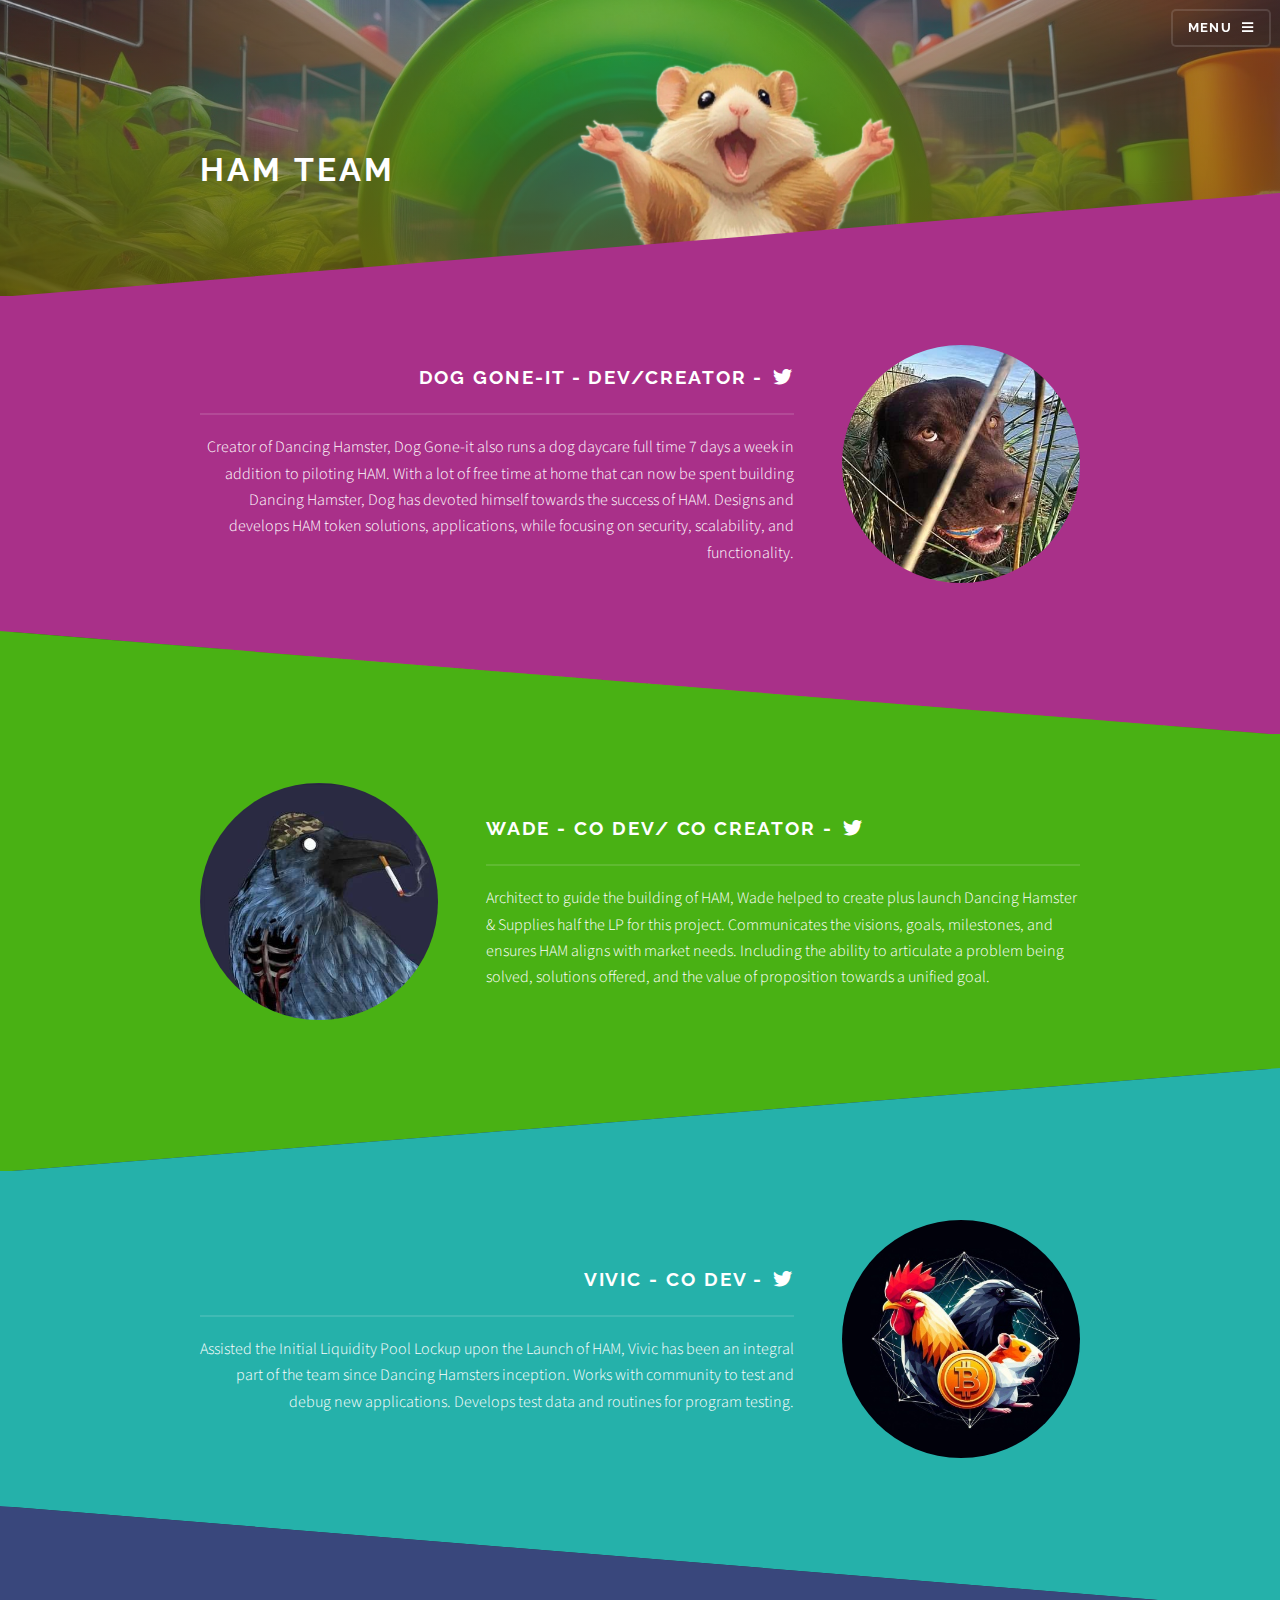
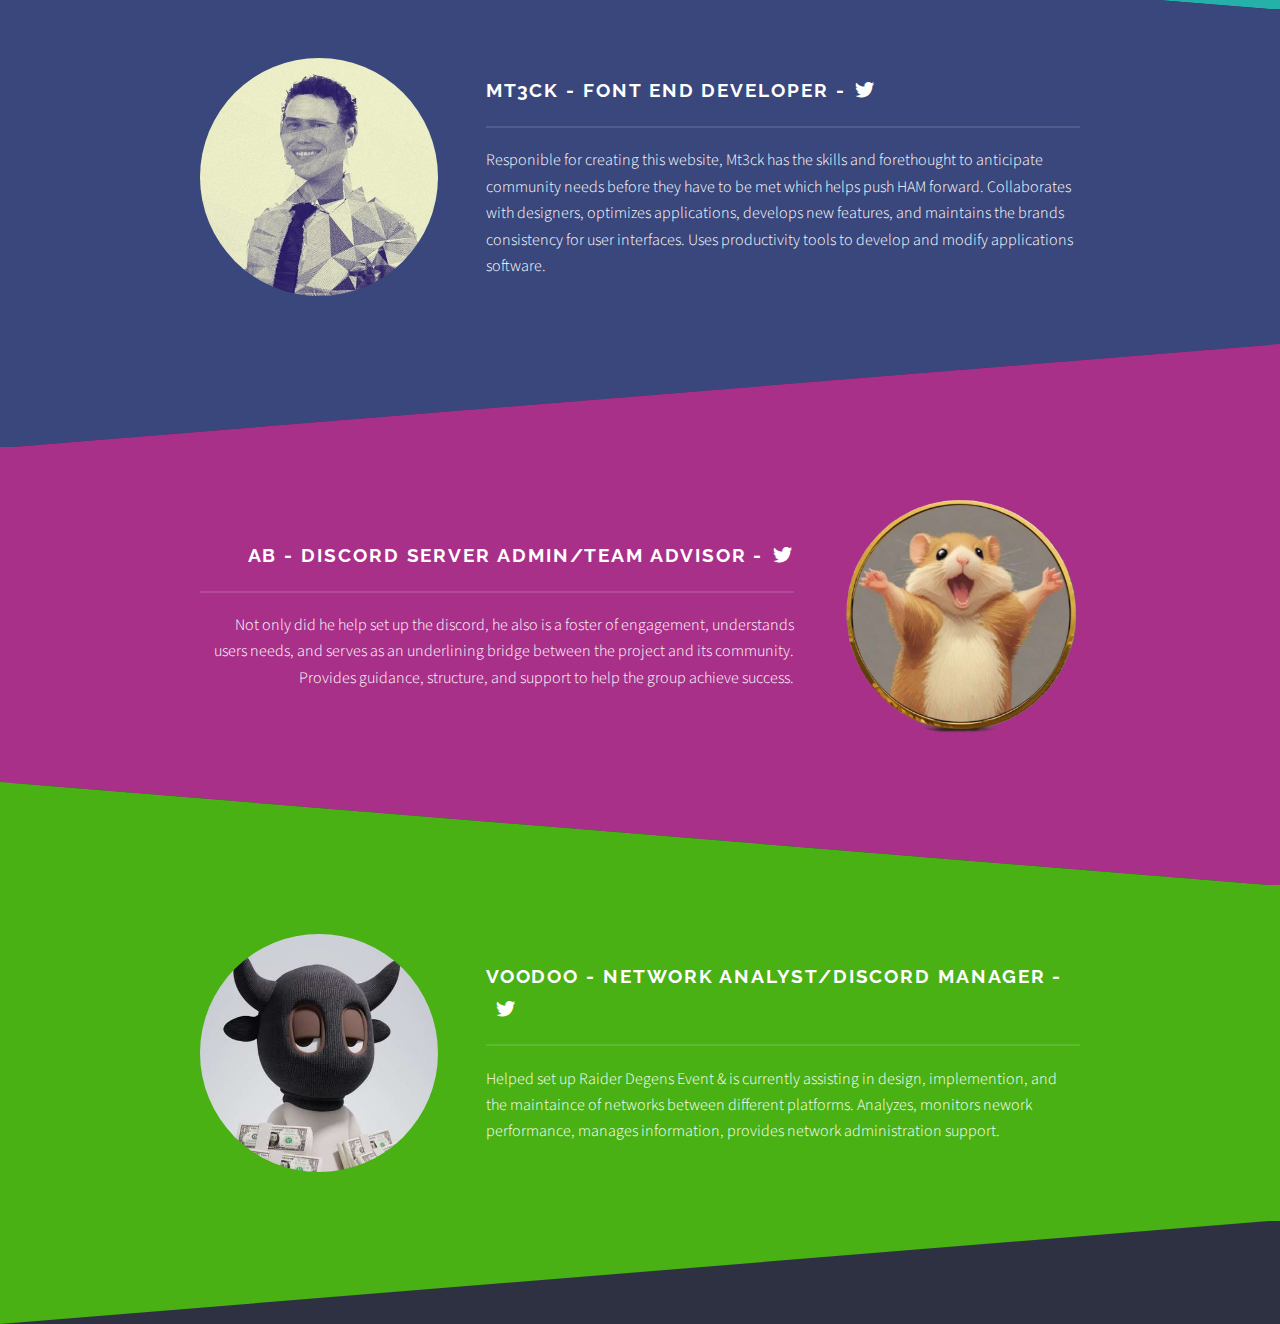
==== commit 02bd86b4: "update ab" ====
--- a/team.html
+++ b/team.html
@@ -124,9 +124,9 @@
 							<!-- One -->
 							<section id="one" class="wrapper spotlight style1">
 								<div class="inner">
-									<a href="#" class="image image-rounded"><img  src="images/ab.jpg" alt="" /></a>
+									<a href="#" class="image image-rounded"><img  src="images/hamlogonew.png" alt="" /></a>
 									<div class="content">
-										<h2 class="major">AB - Discord Manager/Server Admin/MOD -<a target="_blank" href="https://x.com/abantisocial?t=5qkHbf7yUaRkkE2YZlYU7A&s=09" style="margin-left:10px;" class="icon brands fa-twitter"></a></h2>
+										<h2 class="major">AB - Discord Server Admin/Team Advisor -<a target="_blank" href="https://x.com/abantisocial?t=5qkHbf7yUaRkkE2YZlYU7A&s=09" style="margin-left:10px;" class="icon brands fa-twitter"></a></h2>
 										<p>
 											Not only did he help set up the discord,
 he also is a foster of engagement, understands users needs, and serves as an underlining bridge between the project and its community. Provides guidance, structure, and support to help the group achieve success.
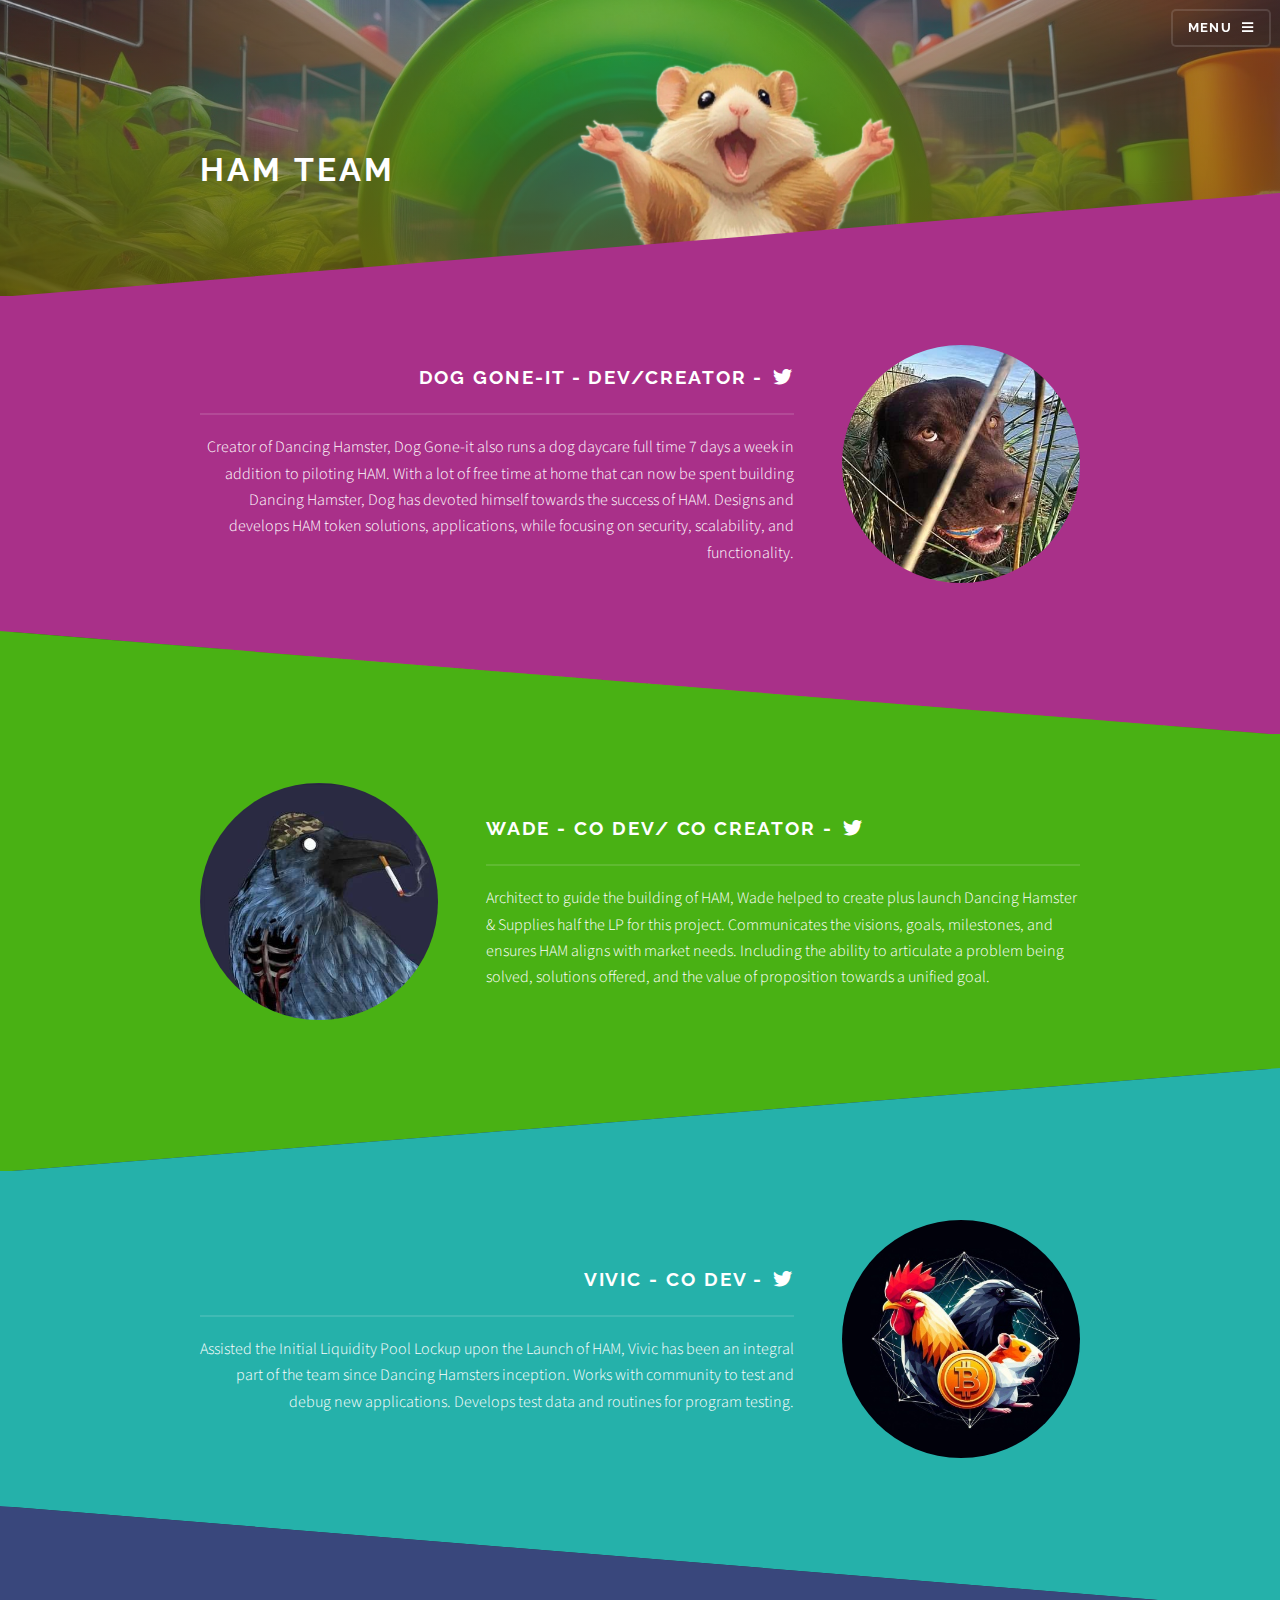
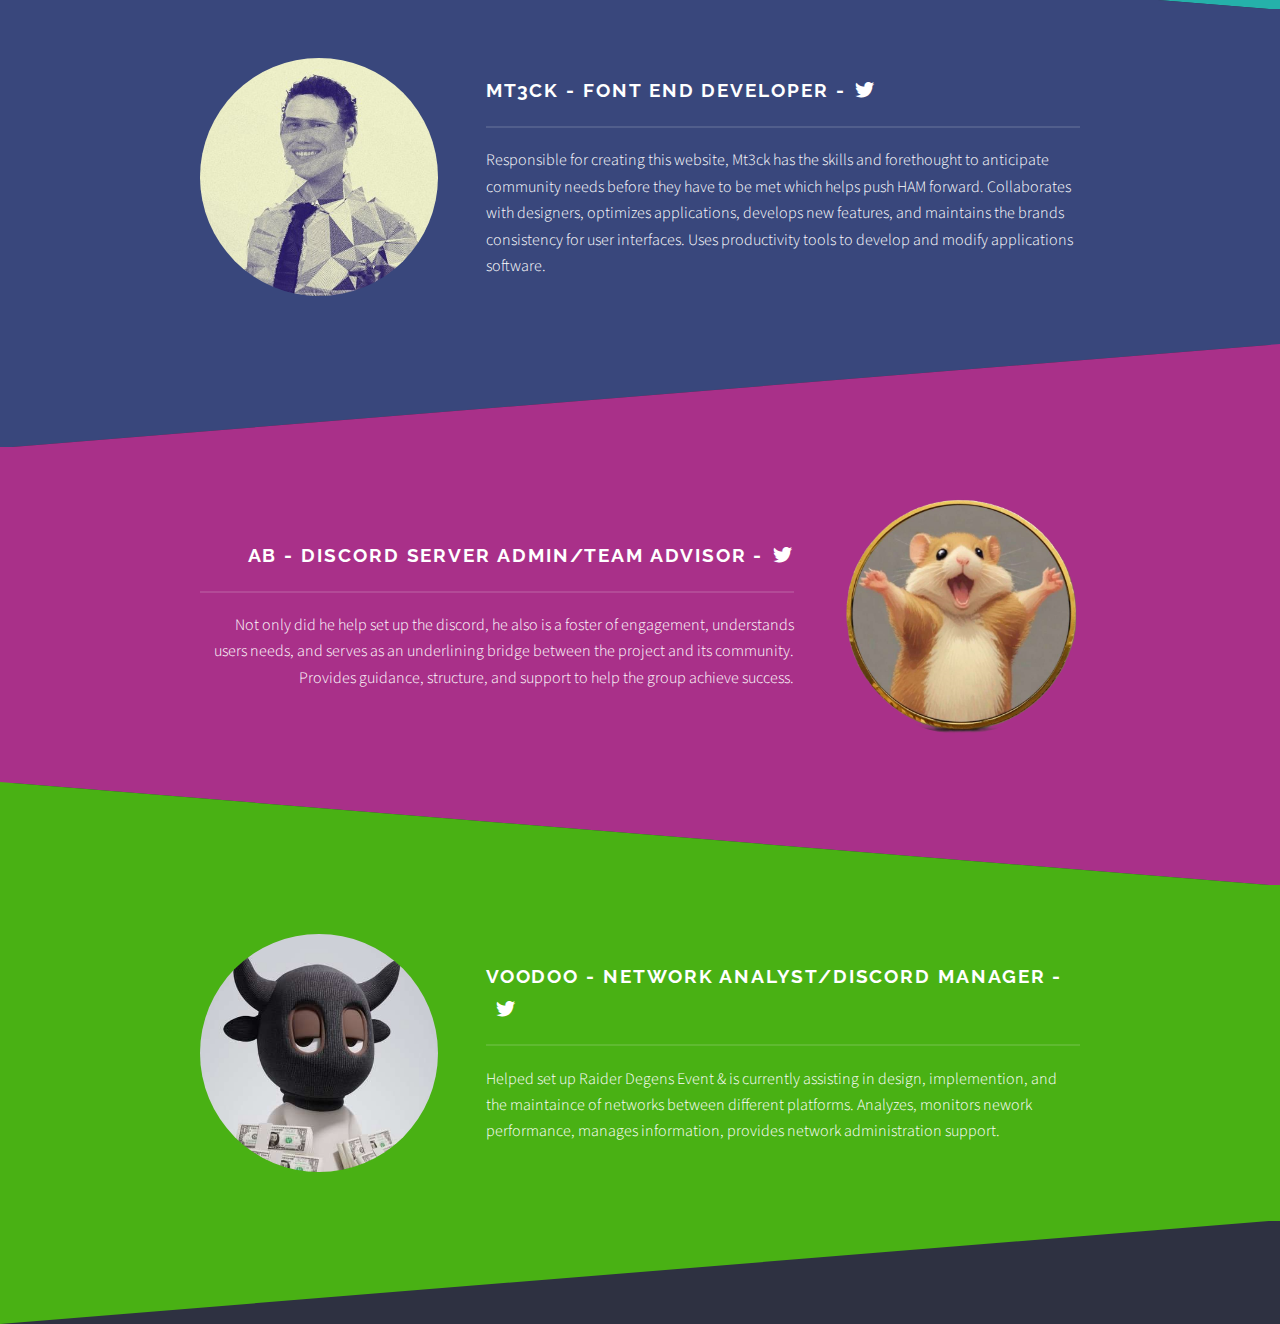
==== commit 16d136e8: "typo" ====
--- a/team.html
+++ b/team.html
@@ -115,7 +115,7 @@
 										<div class="content">
 											<h2 class="major">Mt3ck - Font End Developer -<a target="_blank" href="https://x.com/mt3ck?t=5qkHbf7yUaRkkE2YZlYU7A&s=09" style="margin-left:10px;" class="icon brands fa-twitter"></a></h2>
 											<p>
-												Responible for creating this website, Mt3ck has the skills and forethought to anticipate community needs before they have to be met which helps push HAM forward.
+												Responsible for creating this website, Mt3ck has the skills and forethought to anticipate community needs before they have to be met which helps push HAM forward.
 												Collaborates with designers, optimizes applications, develops new features, and maintains the brands consistency for user interfaces. Uses productivity tools to develop and modify applications software.
 											</p>
 										</div>
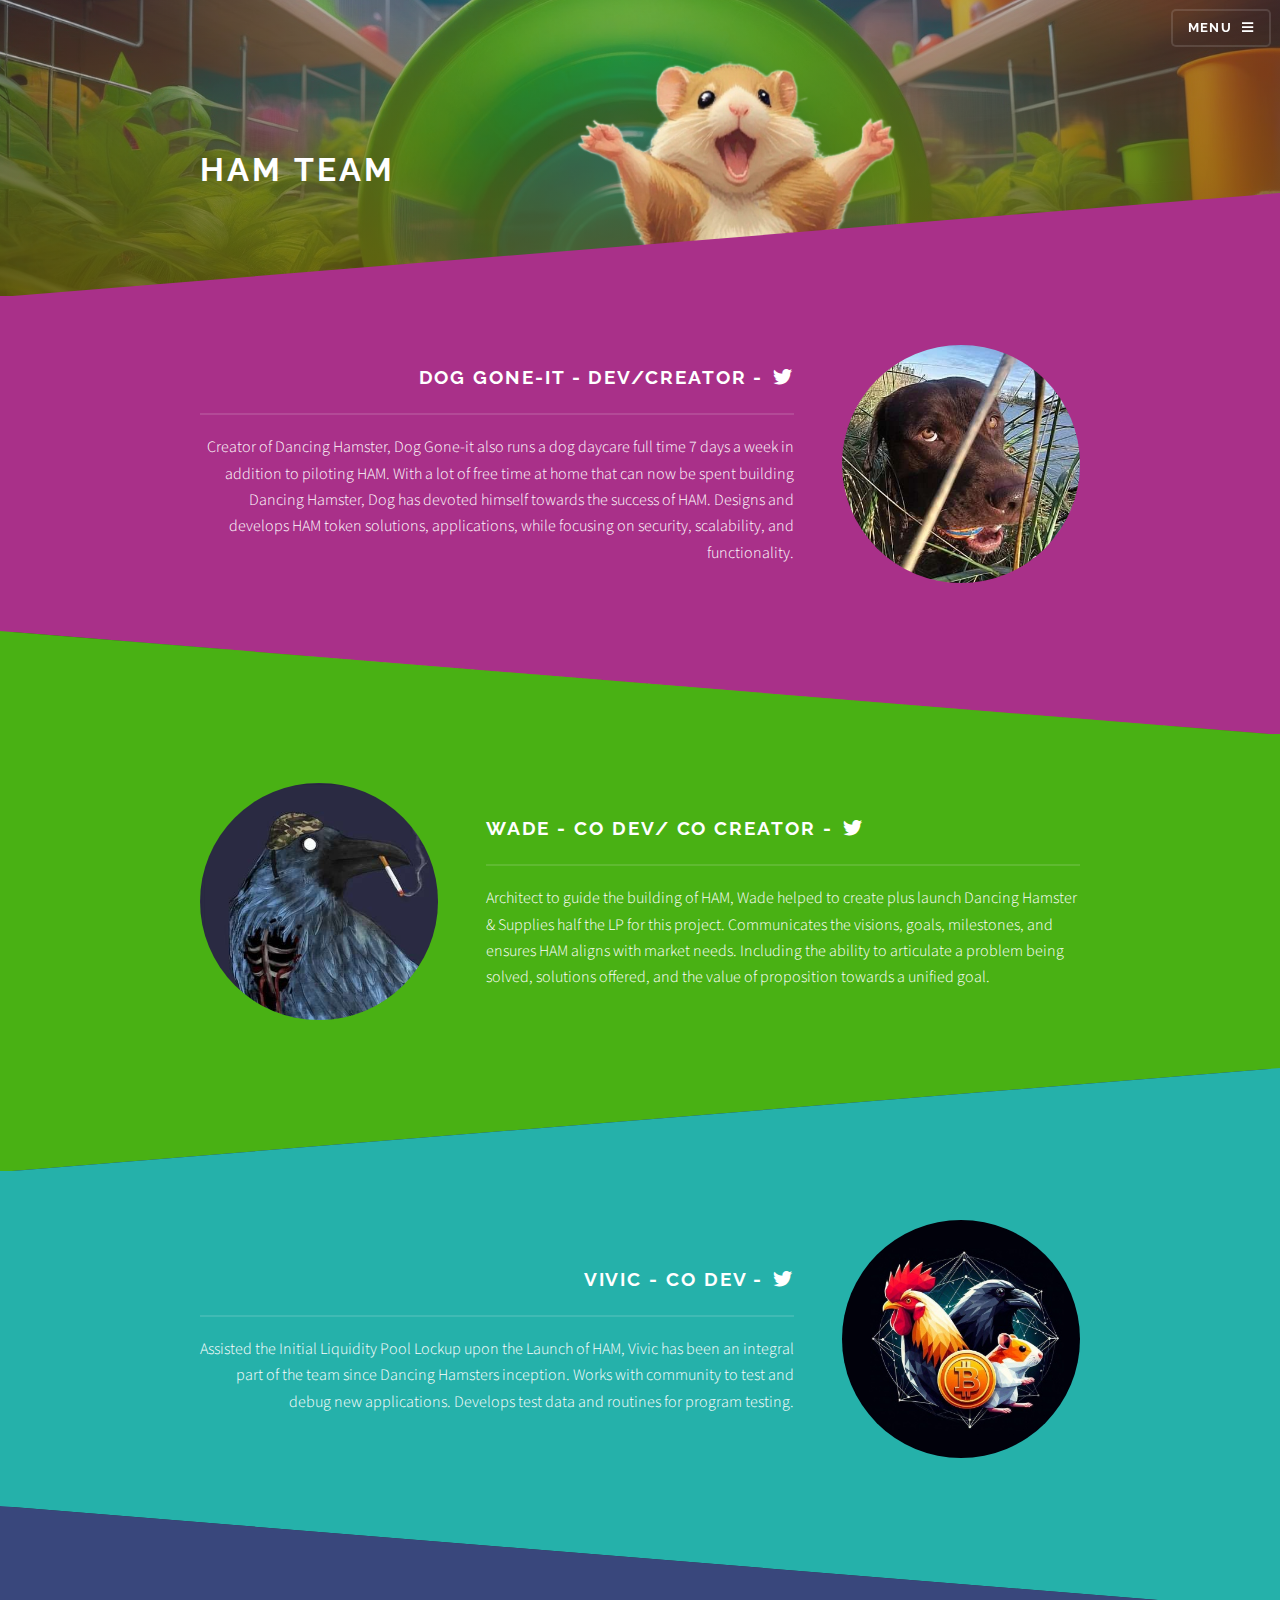
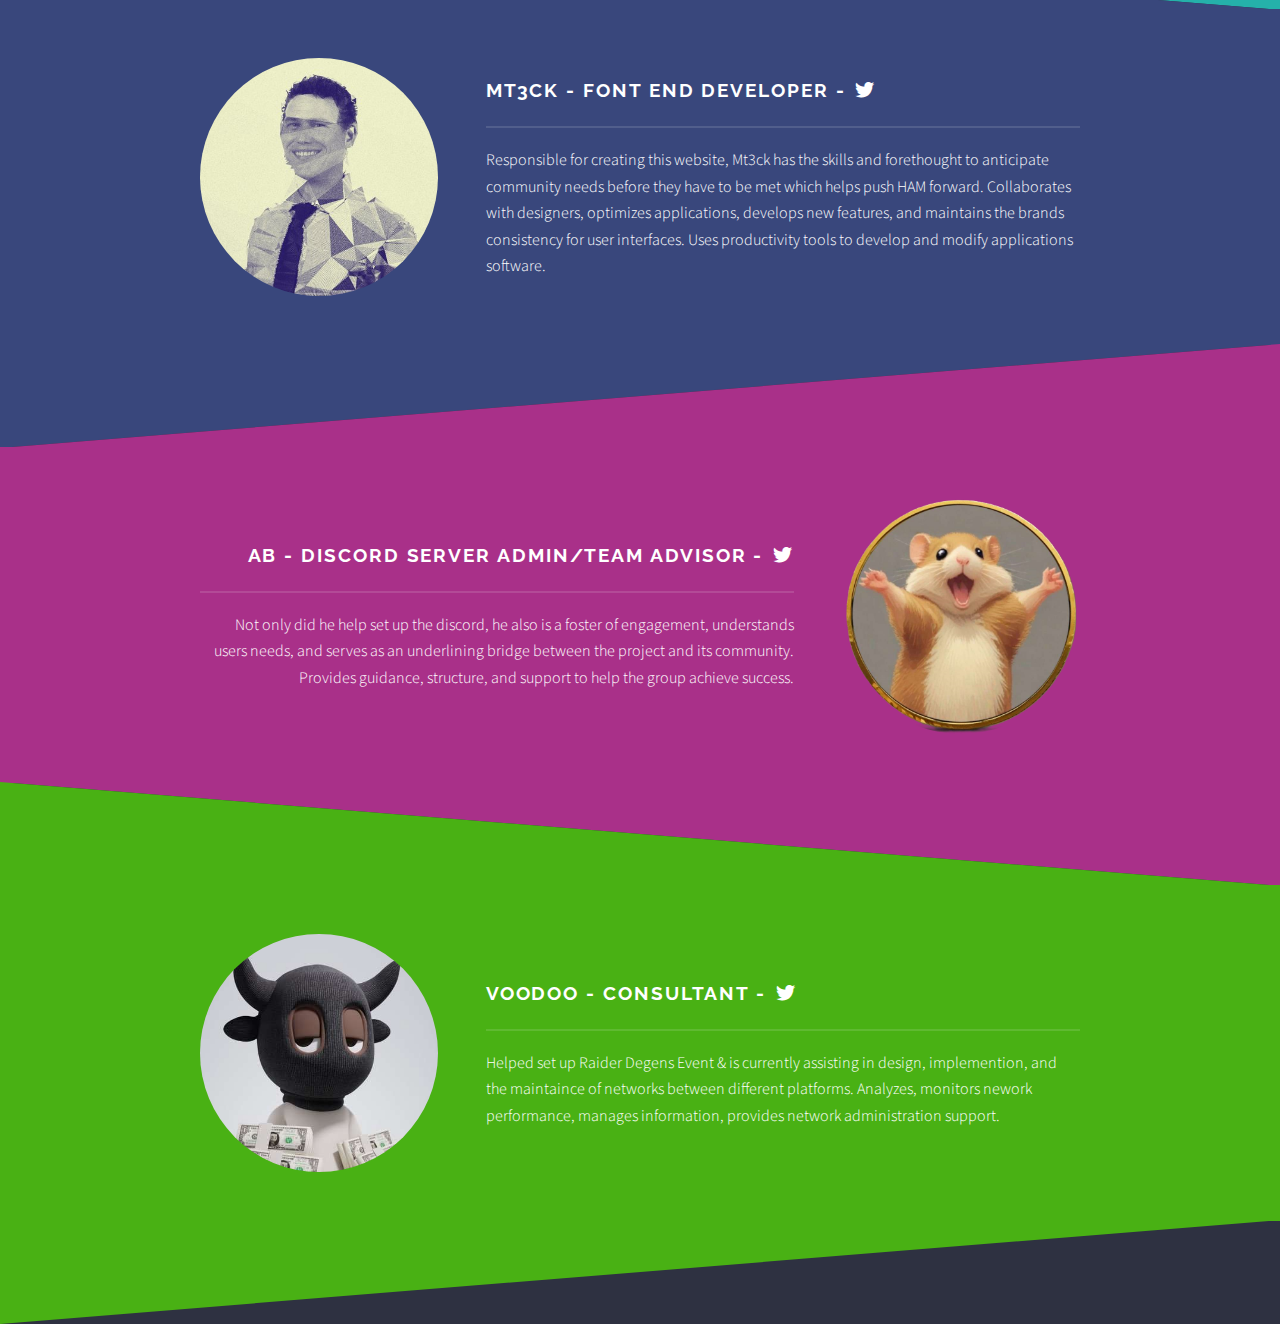
==== commit 685a78b8: "VooDoo update" ====
--- a/team.html
+++ b/team.html
@@ -140,7 +140,7 @@
 								<div class="inner">
 									<a href="#" class="image  image-rounded"><img id="ham3" src="images/voodoo.jpg" alt="" /></a>
 									<div class="content">
-										<h2 class="major">VooDoo - Network Analyst/Discord Manager -<a target="_blank" href="https://x.com/JustJerrysb?t=5qkHbf7yUaRkkE2YZlYU7A&s=09" style="margin-left:10px;" class="icon brands fa-twitter"></a></h2>
+										<h2 class="major">VooDoo - Consultant -<a target="_blank" href="https://x.com/JustJerrysb?t=5qkHbf7yUaRkkE2YZlYU7A&s=09" style="margin-left:10px;" class="icon brands fa-twitter"></a></h2>
 										<p>
 											Helped set up Raider Degens Event & is currently
 assisting in design, implemention, and the maintaince of networks between different platforms. Analyzes, monitors nework performance, manages information, provides network administration support.
